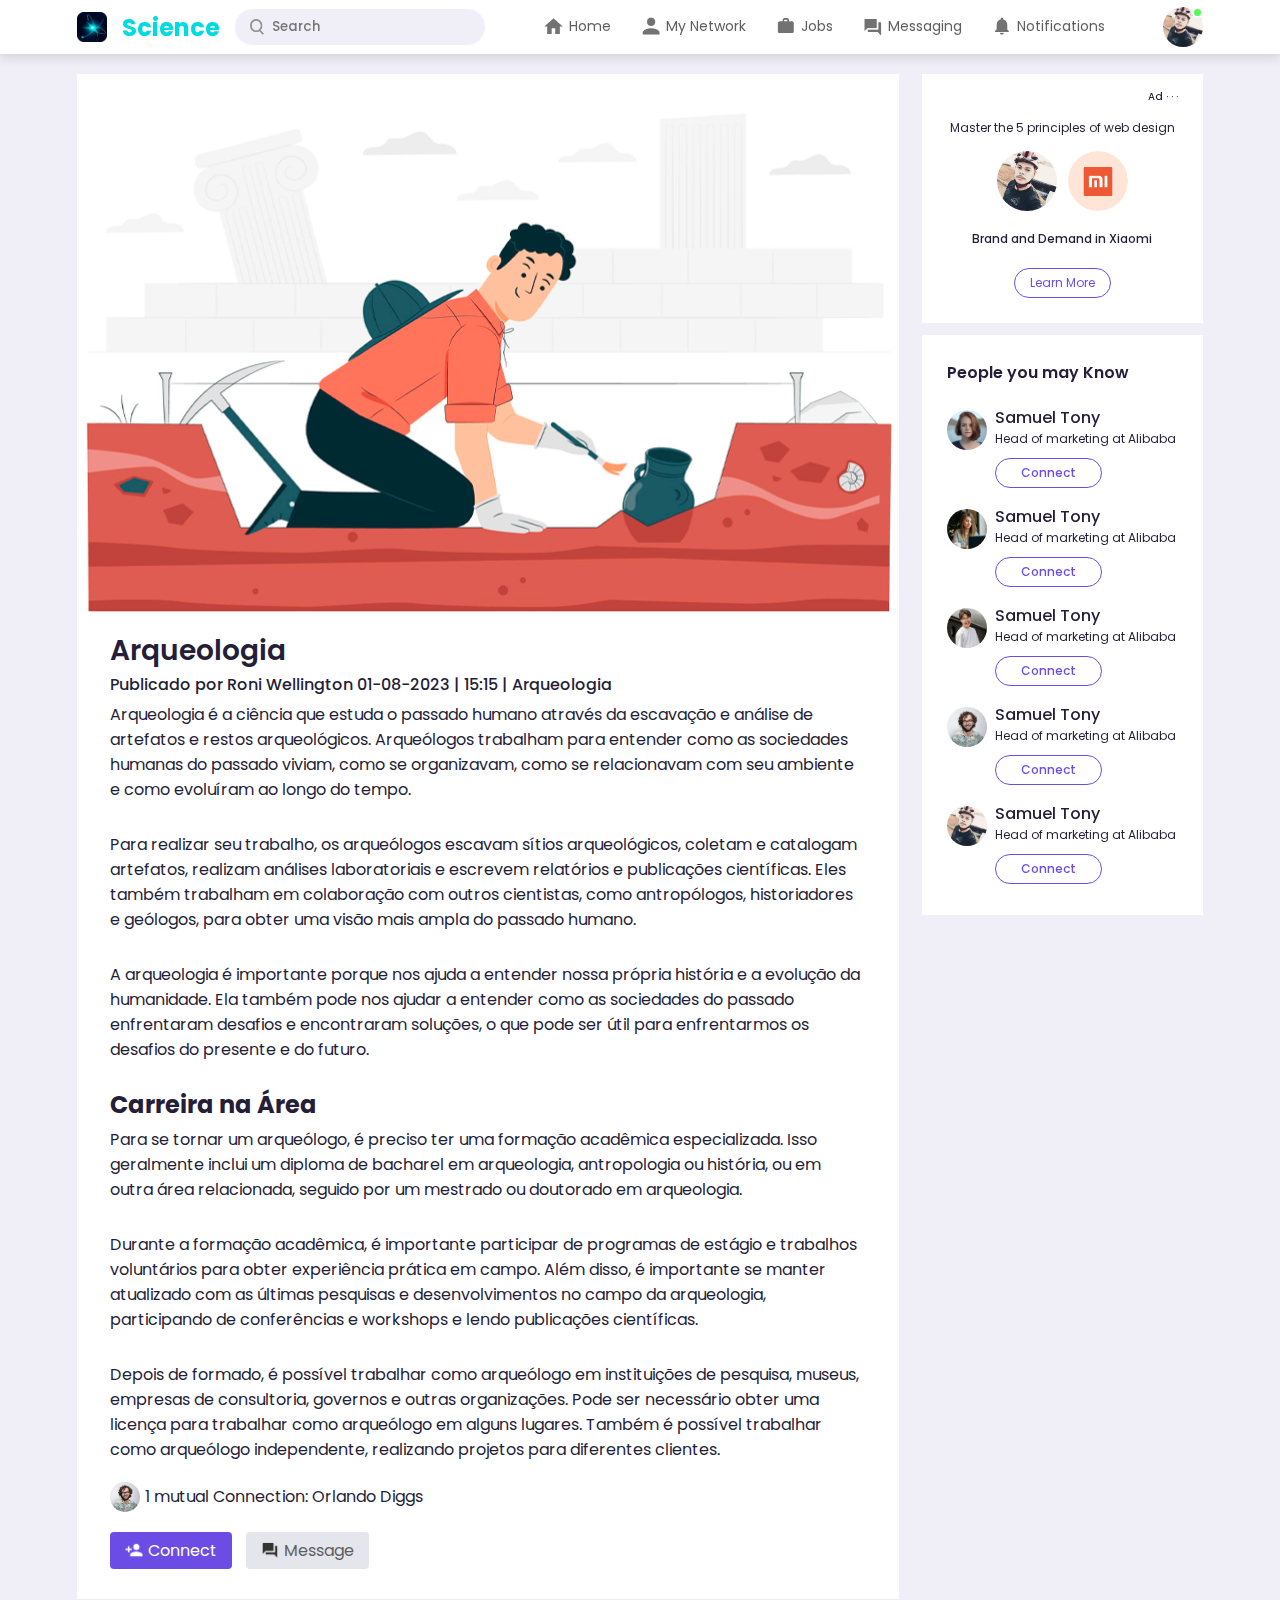
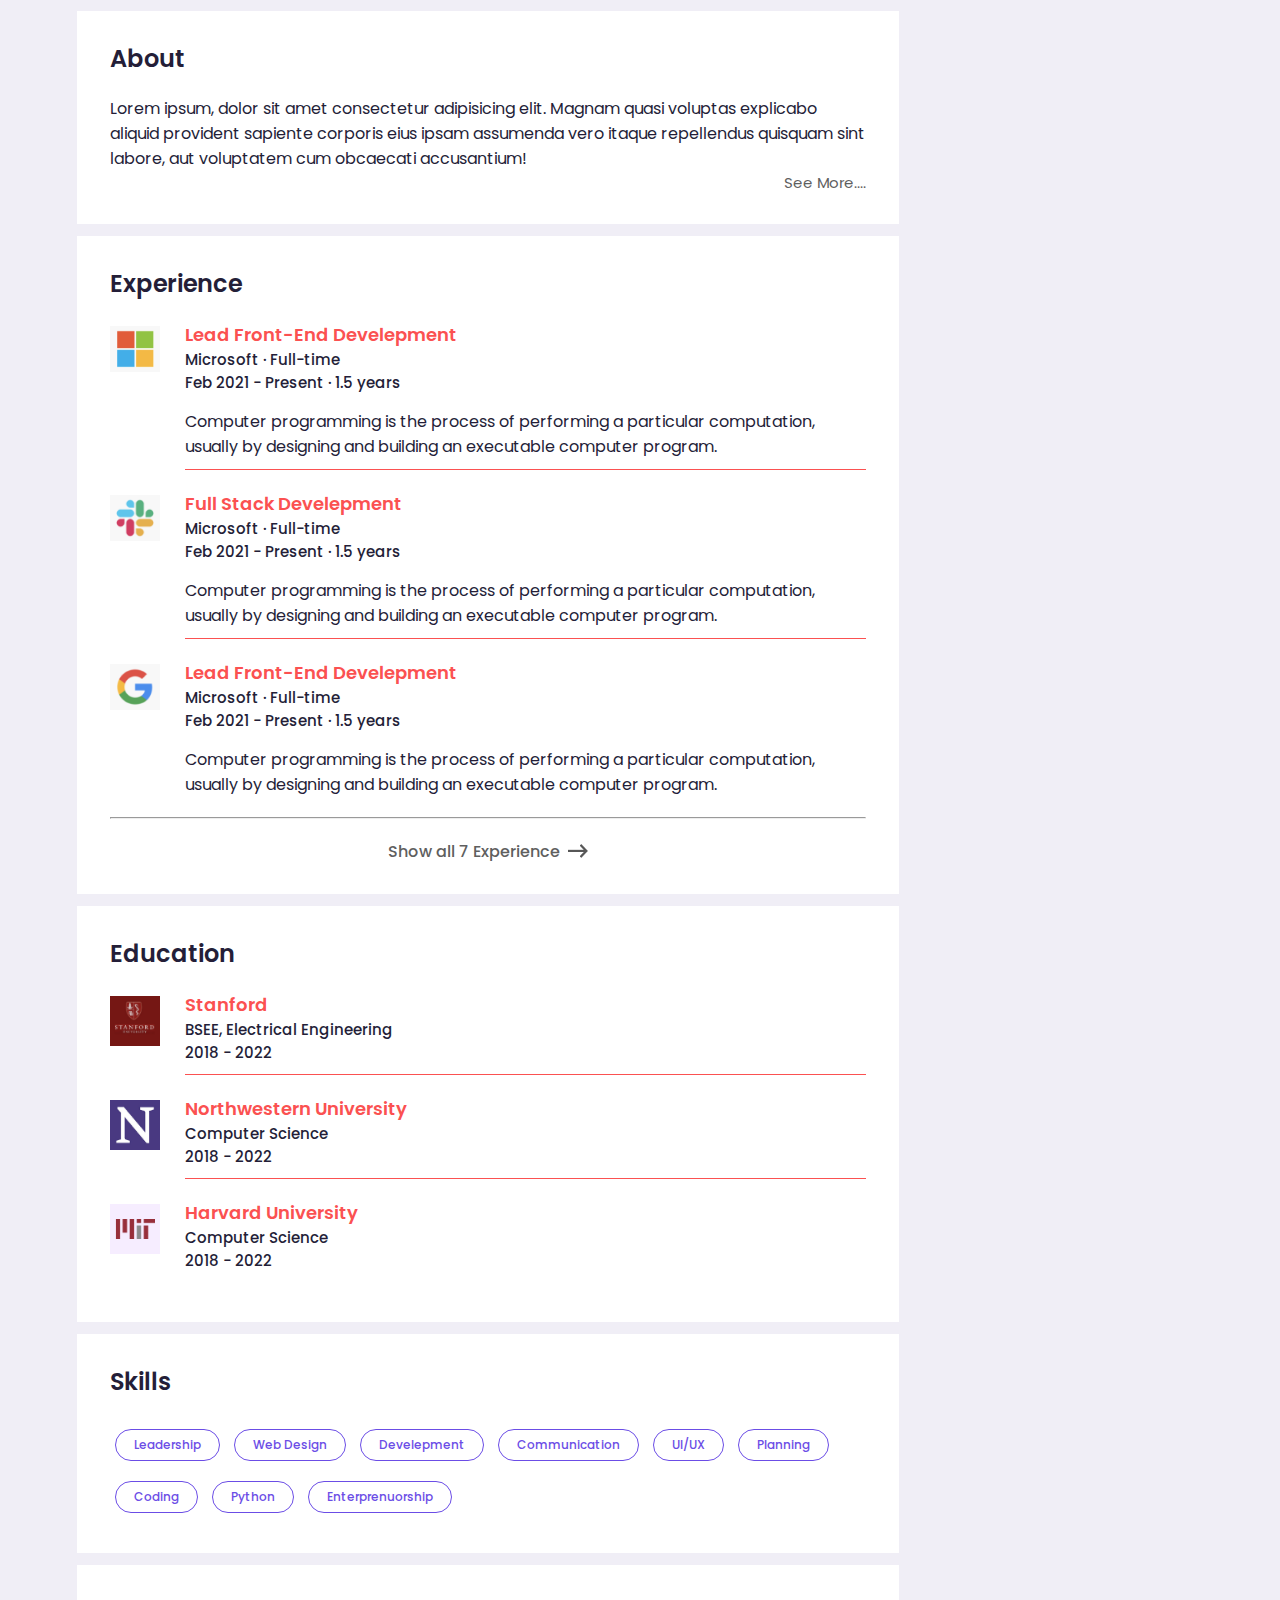
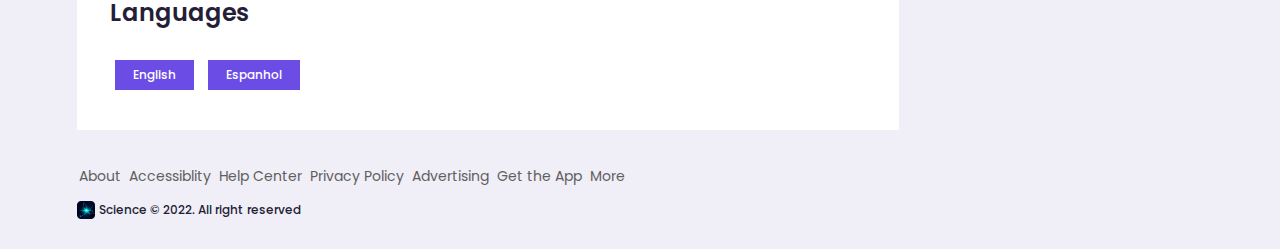
==== arquiologia/oQueArqueologia.html @ e8d3cf9c "testes de posts" ====
<!DOCTYPE html>
<html lang="pt-br">
<head>
    <meta charset="UTF-8">
    <meta http-equiv="X-UA-Compatible" content="IE=edge">
    <meta name="viewport" content="width=device-width, initial-scale=1.0">
    <title>Science</title>
    <link rel="shortcut icon" href="../images/social-logo.png" type="image/x-icon">
    <link rel="stylesheet" href="../style/style.css">
    <link rel="stylesheet" href="../style/right-sidebar.css">
    <link rel="stylesheet" href="../style/main.css">
    <link rel="stylesheet" href="../style/querys.css">
    <link rel="stylesheet" href="../style/profile.css">
</head>
<body>
    <nav class="navbar">
        <div class="navbar-left">
            <a href="../index.html" class="logo"><img src="../images/social-logo.png" alt=""></a>
            <h2>Science</h2>

            <div class="search-box">
                <img src="../images/search.png" alt="">
                <input type="text" placeholder="Search">
            </div>

        </div>

        <div class="navbar-center">
            <ul>
                <li><a href="../index.html"><img src="../images/home.png" alt=""><span>Home</span></a></li>
                <li><a href=""><img src="../images/network.png" alt=""><span>My Network</span></a></li>
                <li><a href=""><img src="../images/jobs.png" alt=""><span>Jobs</span></a></li>
                <li><a href=""><img src="../images/message.png" alt=""><span>Messaging</span></a></li>
                <li><a href=""><img src="../images/notification.png" alt=""><span>Notifications</span></a></li>
            </ul>
        </div>

        <div class="navbar-right">
            <div class="online">
                <img src="../images/user-1.png" alt="" class="nav-profile-img" onclick="toggleMenu()">
            </div>
        </div>
            <!-- ===============PROFILE-DROP-DOWN-MENU============== -->

            <div class="profile-menu-wrap" id="profileMenu">
                <div class="profile-menu">
                    <div class="user-info">
                        <img src="../images/user-1.png" alt="">
                        <div>
                            <h3>Rayn Walton</h3>
                            <a href="#">See your profile</a>
                        </div>
                    </div>
                    <hr>
                    <a href="#" class="profile-menu-link">
                        <img src="../images/feedback.png" alt="">
                        <p>Give feedback</p>
                        <span>></span>
                    </a>

                    <a href="#" class="profile-menu-link">
                        <img src="../images/setting.png" alt="">
                        <p>Settings & Privacy</p>
                        <span>></span>
                    </a>

                    <a href="#" class="profile-menu-link">
                        <img src="../images/help.png" alt="">
                        <p>Help & Support</p>
                        <span>></span>
                    </a>

                    <a href="#" class="profile-menu-link">
                        <img src="../images/display.png" alt="">
                        <p>display & Access</p>
                        <span>></span>
                    </a>

                    <a href="#" class="profile-menu-link">
                        <img src="../images/logout.png" alt="">
                        <p>logout</p>
                        <span>></span>
                    </a>

                </div>
            </div>

    </nav>

    <!-- ===============NAVBAR CLOSE=============== -->

    <div class="container">
        <div class="profile-main">

            <!-- ============conteudo-post============== -->
            <div class="profile-container">
                <img src="../images/post-image-1.png" alt="" width="100%">
                <div class="profile-container-inner">
                    <!-- <img src="../images/user-1.png" alt="" class="profile-pic"> -->
                    <h1>Arqueologia</h1>
                    <b>Publicado por Roni Wellington 01-08-2023 | 15:15 | Arqueologia</b>
                    <p>Arqueologia é a ciência que estuda o passado humano através da escavação e análise de artefatos e restos arqueológicos. Arqueólogos trabalham para entender como as sociedades humanas do passado viviam, como se organizavam, como se relacionavam com seu ambiente e como evoluíram ao longo do tempo.</p>
                    <br>
                    <p>Para realizar seu trabalho, os arqueólogos escavam sítios arqueológicos, coletam e catalogam artefatos, realizam análises laboratoriais e escrevem relatórios e publicações científicas. Eles também trabalham em colaboração com outros cientistas, como antropólogos, historiadores e geólogos, para obter uma visão mais ampla do passado humano.</p>
                    <br>
                    <p>A arqueologia é importante porque nos ajuda a entender nossa própria história e a evolução da humanidade. Ela também pode nos ajudar a entender como as sociedades do passado enfrentaram desafios e encontraram soluções, o que pode ser útil para enfrentarmos os desafios do presente e do futuro.</p>
                    <br>
                    <h2>Carreira na Área</h2>
                    <p>Para se tornar um arqueólogo, é preciso ter uma formação acadêmica especializada. Isso geralmente inclui um diploma de bacharel em arqueologia, antropologia ou história, ou em outra área relacionada, seguido por um mestrado ou doutorado em arqueologia.</p>
                    <br>
                    <p>Durante a formação acadêmica, é importante participar de programas de estágio e trabalhos voluntários para obter experiência prática em campo. Além disso, é importante se manter atualizado com as últimas pesquisas e desenvolvimentos no campo da arqueologia, participando de conferências e workshops e lendo publicações científicas.</p>
                    <br>
                    <p>Depois de formado, é possível trabalhar como arqueólogo em instituições de pesquisa, museus, empresas de consultoria, governos e outras organizações. Pode ser necessário obter uma licença para trabalhar como arqueólogo em alguns lugares. Também é possível trabalhar como arqueólogo independente, realizando projetos para diferentes clientes.</p>

                    <div class="mutual-connection">
                        <img src="../images/user-2.png" alt="">
                        <span>1 mutual Connection: Orlando Diggs</span>
                    </div>
                    <div class="profile-btn">
                        <a href="#" class="primary-btn"><img src="../images/connect.png" alt="">Connect</a>
                        <a href="#"><img src="../images/chat.png" alt="">Message</a>
                    </div>
                </div>
            </div>

            <div class="profile-description">
                <h2>About</h2>
                <p>Lorem ipsum, dolor sit amet consectetur adipisicing elit. Magnam quasi voluptas explicabo aliquid provident sapiente corporis eius ipsam assumenda vero itaque repellendus quisquam sint labore, aut voluptatem cum obcaecati accusantium!</p>
                <a href="#" class="see-more-link">See More....</a>
            </div>

            <div class="profile-description">
                <h2>Experience</h2>
                <div class="profile-desc-row">
                    <img src="../images/microsoft.png" alt="">
                    <div>
                        <h3>Lead Front-End Develepment</h3>
                        <b>Microsoft &middot; Full-time</b>
                        <b>Feb 2021 - Present &middot; 1.5 years</b>
                        <p>Computer programming is the process of performing a particular computation, usually by designing and building an executable computer program.</p>
                        <hr>

                    </div>
                </div>

                <div class="profile-desc-row">
                    <img src="../images/slack.png" alt="">
                    <div>
                        <h3>Full Stack Develepment</h3>
                        <b>Microsoft &middot; Full-time</b>
                        <b>Feb 2021 - Present &middot; 1.5 years</b>
                        <p>Computer programming is the process of performing a particular computation, usually by designing and building an executable computer program.</p>
                        <hr>
                        
                    </div>
                </div>

                <div class="profile-desc-row">
                    <img src="../images/google.png" alt="">
                    <div>
                        <h3>Lead Front-End Develepment</h3>
                        <b>Microsoft &middot; Full-time</b>
                        <b>Feb 2021 - Present &middot; 1.5 years</b>
                        <p>Computer programming is the process of performing a particular computation, usually by designing and building an executable computer program.</p>
                       
                        
                    </div>
                </div>
                <hr>
                <a href="#" class="experience-link">Show all 7 Experience <img src="../images/right-arrow.png" alt=""></a>
            </div>

            <div class="profile-description">
                <h2>Education</h2>
                <div class="profile-desc-row">
                    <img src="../images/stanford.png" alt="">
                    <div>
                        <h3>Stanford</h3>
                        <b>BSEE, Electrical Engineering</b>
                        <b>2018 - 2022</b>
                        <hr>
                    </div>
                </div>

                <div class="profile-desc-row">
                    <img src="../images/north.png" alt="">
                    <div>
                        <h3>Northwestern University</h3>
                        <b>Computer Science</b>
                        <b>2018 - 2022</b>
                        <hr>
                    </div>
                </div>

                <div class="profile-desc-row">
                    <img src="../images/mit.png" alt="">
                    <div>
                        <h3>Harvard University</h3>
                        <b>Computer Science</b>
                        <b>2018 - 2022</b>
                    </div>
                </div>
            </div>

            <div class="profile-description">
                <h2>Skills</h2>
                <a href="#Leadership" class="skills-btn">Leadership</a>
                <a href="#Leadership" class="skills-btn">Web Design</a>
                <a href="#Leadership" class="skills-btn">Develepment</a>
                <a href="#Leadership" class="skills-btn">Communication</a>
                <a href="#Leadership" class="skills-btn">UI/UX</a>
                <a href="#Leadership" class="skills-btn">Planning</a>
                <a href="#Leadership" class="skills-btn">Coding</a>
                <a href="#Leadership" class="skills-btn">Python</a>
                <a href="#Leadership" class="skills-btn">Enterprenuorship</a>
            </div>

            <div class="profile-description">
                <h2>Languages</h2>
                <a href="#Leadership" class="language-btn">English</a>
                <a href="#Leadership" class="language-btn">Espanhol</a>
            </div>

        </div>
        <!-- ================PROFILE-SIDEBAR=============== -->
        <div class="profile-sidebar">

            <div class="sidebar-ad">

                <small>Ad &middot; &middot; &middot;</small>
                <p>Master the 5 principles of web design</p>
                <div>
                    <img src="../images/user-1.png" alt="">
                    <img src="../images/mi-logo.png" alt="">
                </div>
                <b>Brand and Demand in Xiaomi</b>
                <a href="#" class="ad-link">Learn More</a>
            </div>

            <div class="sidebar-people">
                <h3>People you may Know</h3>
                <div class="sidebar-people-row">
                    <img src="../images/user-3.png" alt="">
                    <div>
                        <h2>Samuel Tony</h2>
                        <p>Head of marketing at Alibaba</p>
                        <a href="#">Connect</a>
                    </div>
                </div>
                <div class="sidebar-people-row">
                    <img src="../images/user-4.png" alt="">
                    <div>
                        <h2>Samuel Tony</h2>
                        <p>Head of marketing at Alibaba</p>
                        <a href="#">Connect</a>
                    </div>
                </div>

                <div class="sidebar-people-row">
                    <img src="../images/user-5.png" alt="">
                    <div>
                        <h2>Samuel Tony</h2>
                        <p>Head of marketing at Alibaba</p>
                        <a href="#">Connect</a>
                    </div>
                </div>

                <div class="sidebar-people-row">
                    <img src="../images/user-2.png" alt="">
                    <div>
                        <h2>Samuel Tony</h2>
                        <p>Head of marketing at Alibaba</p>
                        <a href="#">Connect</a>
                    </div>
                </div>

                <div class="sidebar-people-row">
                    <img src="../images/user-1.png" alt="">
                    <div>
                        <h2>Samuel Tony</h2>
                        <p>Head of marketing at Alibaba</p>
                        <a href="#">Connect</a>
                    </div>
                </div>
            </div>

        </div>
    </div>

    <div class="profile-footer">
        <div class="sidebar-useful-links">
            <a href="#">About</a>
            <a href="#">Accessiblity</a>
            <a href="#">Help Center</a>
            <a href="#">Privacy Policy</a>
            <a href="#">Advertising</a>
            <a href="#">Get the App</a>
            <a href="#">More</a>

            <div class="copyright-msg">
                <img src="../images/social-logo.png" alt="">
                <p>Science &#169; 2022. All right reserved</p>
            </div>
        </div>
    </div>


    <script src="../script.js"></script>

</body>
</html>
---- style/style.css ----
@import url('https://fonts.googleapis.com/css2?family=Poppins:wght@300;400;500;600;&display=swap');

:root {
    --color-white: hsl(252, 30%, 100%);
    --color-light: hsl(252, 30%, 95%);
    --color-gray: hsl(252, 15%, 65%);
    --color-primary: hsl(252, 75%, 60%);
    --color-secondary: hsl(252, 100%, 90%);
    --color-success: hsl(120, 95%, 65%);
    --color-danger: hsl(0, 95%, 65%);
    --color-dark: hsl(252, 30%, 17%);
    --color-black: hsl(252, 30%, 10%);


    --border-radius: 2rem;
    --card-border-radius: 1rem;
    --btn-padding: 0.6rem 2rem;
    --search-padding: 0.6rem 1rem;
    --card-padding: 1rem;

    --sticky-top-left: 5.4rem;
    --sticky-top-right: -18rem;

}



*{
    margin: 0;
    padding: 0;
    font-family: 'Poppins',sans-serif;
    box-sizing: border-box;
}

body {
    background: var(--color-light);
    color: var(--color-dark);
}

a {
    text-decoration: none;
    color: #5f5f5f;
}

.navbar{
    display: flex;
    align-items: center;
    justify-content: space-between;
    background: var(--color-white);
    padding: 6px 6%;
    position: sticky;
    top: 0;
    z-index: 100;
    box-shadow: 0 5px 10px rgba(0, 0, 0, 0.1);
}

.logo img {
    width: 30px;
    margin-right: 15px;
    display: block;
}

.navbar-center ul li {
    display: inline-block;
    list-style: none;
}

.navbar-center ul li a {
    display: flex;
    align-items: center;
    font-size: 14px;
    margin: 5px 8px;
    padding-right: 5px;
    position: relative;
}


.navbar-center ul li a img {
    width: 30px;
}

.navbar-center ul li a::after{
    content: '';
    width: 0;
    height: 2px;
    background: var(--color-primary);
    position: absolute;
    bottom: -15px;
    transition: width 0.3s;
}

.navbar-center ul li a:hover::after{
    width: 100%;
}

.nav-profile-img {
    width: 40px;
    border-radius: 50%;
    display: block;
    cursor: pointer;
    position: relative;
}

.online {
    position: relative;

}

.online::after {
    content: '';
    width: 7px;
    height: 7px;
    border: 2px solid var(--color-white);
    border-radius: 50%;
    right: 0;
    top: 0;
    background: var(--color-success);
    position: absolute;
}

.search-box{
    background: var(--color-light);
    width: 250px;
    border-radius: 20px;
    display: flex;
    align-items: center;
    padding: 0 15px;
}

.navbar-left{
    display: flex;
    align-items: center;
}

.navbar-left > h2{
    padding-right: 15px;
    color: #00dbe1;
    /* color: #001030; */
}

.search-box img {
    width: 14px;
}

.search-box input {
    width: 100%;
    background: transparent;
    padding: 8px;
    outline: none;
    border: 0;
}

/* ===========NAVBAR END============= */

.container {
    padding: 20px 6%;
    display: flex;
    flex-wrap: wrap;
    justify-content: space-between;
}

/* ===========LEFT-SIDEBAR============= */

.left-sidebar {
    flex-basis: 25%;
    align-self: flex-start;
    position: sticky;
    top: 73px;
}

.sidebar-profile-box {
    background: var(--color-white);
}

.sidebar-profile-info{
    padding: 0 25px;
}

.sidebar-profile-info img {
    width: 90px;
    border-radius: 50%;
    background: var(--color-white);
    padding: 4px;
    margin-top: -45px;

}

.sidebar-profile-info h1 {
    font-size: 20px;
    font-weight: 600;
    color: var(--color-dark);
}

.sidebar-profile-info h3 {
    font-size: 14px;
    font-weight: 500;
    color: var(--color-dark);
}

.sidebar-profile-info ul {
    list-style: none;
    margin: 20px 0;
}

.sidebar-profile-info ul li {
    width: 100%;
    margin: 5px 0;
    font-size: 13px;
}

.sidebar-profile-info ul li span {
    float: right;
    color: var(--color-primary);
}

.sidebar-profile-link {
    display: flex;
    align-items: center;
    border-top: 1px solid var(--color-secondary);
}

.sidebar-profile-link a {
    flex-basis: 50%;
    display: flex;
    align-items: center;
    justify-content: center;
    padding: 15px 0;
    font-size: 13px;
    border-left: 1px solid var(--color-gray);
}

.sidebar-profile-link a:first-child {
    border-left: 0;
}

.sidebar-profile-link a img {
    width: 20px;
    margin-right: 10px;
}

.sidebar-activity {
    background: var(--color-white);
    padding: 5px 25px;
    margin: 12px 0;
}

.sidebar-activity h3 {
    color: var(--color-primary);
    font-size: 14px;
    font-weight: 500;
    margin: 20px 0 10px;
}

.sidebar-activity a {
    display: flex;
    align-items: center;
    font-size: 12px;
    font-weight: 500;
    color: var(--color-primary);
    margin: 3px 0;
}

.sidebar-activity a img {
    width: 20px;
    margin-right: 10px;
}

.discover-more-link {
    border-top: 1px solid var(--color-gray);
    text-align: center;
    margin-top: 20px;
    margin-left: -25px;
    margin-right: -25px;
}

.discover-more-link  a {
    color: var(--color-primary);
    display: inline-block;
    margin: 10px 0;
}
---- style/right-sidebar.css ----
/* ===========RIGHT-SIDEBAR============= */

.right-sidebar {
    flex-basis: 25%;
    align-self: flex-start;
    position: sticky;
    top: 73px;
}

.sidebar-news {
    background: var(--color-white);
    padding: 10px 25px;
}

.info-icon {
    width: 15px;
    float: right;
    margin-top: 15px;
}

.sidebar-news h3 {
    font-size: 18px;
    font-weight: 600;
    color: var(--color-dark);
    margin: 10px 0 30px;
}

.sidebar-news a {
    display: block;
    font-size: 12px;
    font-weight: 600;
    margin-top: 10px;
    margin-bottom: -5px;
}

.sidebar-news span {
    font-size: 12px;
}

.sidebar-news .read-more-link {
    color: var(--color-primary);
    font-weight: 500;
    margin: 20px 0 10px;
}

.sidebar-ad {
    background: var(--color-white);
    padding: 15px 25px;
    text-align: center;
    margin: 12px 0;
    font-size: 12px;
}

.sidebar-ad img {
    width: 60px;
    border-radius: 50%;
    margin: 4px;
}

.sidebar-ad small {
    float: right;
    font-weight: 500;
}

.sidebar-ad p {
    margin-top: 30px;
    margin-bottom: 10px;
}
.sidebar-ad b {
    display: block;
    font-weight: 500;
    margin-top: 10px;
}

.ad-link {
    display: inline-block;
    border: 1px solid var(--color-primary);
    border-radius: 30px;
    padding: 5px 15px;
    color: var(--color-primary);
    margin: 20px auto 10px;
}
.sidebar-useful-links {
    padding: 15px 25px;
    text-align: center;
}

.sidebar-useful-links a {
    display: inline-block;
    font-size: 14px;
    margin: 4px 2px;
}

.copyright-msg {
    display: flex;
    align-items: center;
    justify-content: center;
    font-size: 12px;
    margin-top: 10px;
    font-weight: 500;
}

.copyright-msg img {
    width: 18px;
    margin-right: 4px;
}
---- style/main.css ----
/* ===========MAIN-CONTENT============= */

.main-content {
    flex-basis: 47%;
}
.create-post {
    background: var(--color-white);
}

.create-post-input {
    padding: 20px 25px 10px;
    display: flex;
    align-items: flex-start;
}

.create-post-input img {
    width: 35px;
    border-radius: 50%;
    margin-right: 10px;
}

.create-post-input textarea {
    width: 100%;
    border: 0;
    outline: 0;
    resize: none;
    background: transparent;
    margin-top: 8px;
}

::placeholder {
    font-weight: 500;
}

.create-post-links {
    display: flex;
    align-items: flex-start;
}

.create-post-links li {
    list-style: none;
    border-top: 1px solid var(--color-primary);
    border-right: 1px solid var(--color-primary);
    flex-basis: 25%;
    height: 40px;
    font-size: 13px;
    display: flex;
    align-items: center;
    justify-content: center;
    cursor: pointer;
}

.create-post-links li img{
    width: 15px;
    margin-right: 5px;
}

.create-post-links li:last-child{
    background: var(--color-primary);
    color: var(--color-white);
    border-top: 0;
    border-right: 0;
}

.sort-by {
    display: flex;
    align-items: center;
    margin: 10px 0;
}

.sort-by hr {
    flex: 1;
    border: 0;
    height: 1px;
    background: var(--color-primary);
}

.sort-by p {
    font-size: 13px;
    padding-left: 5px;
}

.sort-by p span {
    font-weight: 600;
    cursor: pointer;
    color: var(--color-primary);
}

.sort-by p span img {
    width: 12px;
    margin-left: 3px;  
}

.post {
    background: var(--color-white);
    padding: 20px 25px 5px;
    margin: 5px 0 15px;
}

.post-author {
    display: flex;
    align-items: flex-start;
    margin-bottom: 20px;
}

.post-author img {
    width: 35px;
    border-radius: 50%;
    margin-right: 10px;
    margin-top: 5px;
}

.post-author h1 {
    font-size: 18px;
    font-weight: 600;
    color: var(--color-black);
}

.post-author small {
    display: block;
    margin-bottom: -2px;
}

.post p {
    font-size: 14px;
    margin-bottom: 15px;
}

.post-stats{
    display: flex;
    flex-wrap: wrap;
    align-items: center;
    justify-content: space-between;
    font-size: 12px;
    border-bottom: 1px solid var(--color-gray);
    padding-bottom: 6px;
}

.post-stats div {
    display: flex;
    align-items: center;
}

.post-stats img {
    width: 15px;
    margin-right: -5px;
}

.liked-users {
    margin-left: 10px;
}

.post-activity {
    display: flex;
    align-items: center;
    justify-content: space-between;
    padding: 10px 0;
    font-size: 14px;
    font-weight: 500;
}

.post-activity div {
    display: flex;
    align-items: center;
}

.post-activity-user-icon {
    width: 22px;
    border-radius: 50%;
}

.post-activity-arrow-icon {
    width: 12px;
    margin-left: 5px;
}

.post-activity-link img {
    width: 18px;
    margin-right: 8px;
}

.ver-post{
    font-weight: 500;
    color: var(--color-primary);
}
---- style/querys.css ----
/* ================profile-drop-down-menu================== */
  .profile-menu-wrap {
    position: absolute;
    top: 100%;
    right: 5%;
    width: 320px;
    max-height: 0;
    overflow: hidden;
    transition: max-height 0.5s;
  }

  .profile-menu-wrap.open-menu {
    max-height: 400px;
  }

  .profile-menu {
    background: var(--color-dark);
    color: var(--color-white);
    padding: 20px;
    margin: 10px;
  }

  .user-info {
    display: flex;
    align-items: center;
  }

  .user-info img {
    width: 50px;
    border-radius: 50%;
    margin-right: 15px;
  }

  .user-info h3 {
    font-weight: 500;
    margin-bottom: -7px;
  }

  .user-info a {
    color: var(--color-light);
    font-size: 13px;
  }

  .profile-menu hr {
    border: 0;
    height: 1px;
    width: 100%;
    background: var(--color-white);
    margin: 15px 0 10px;
  }

  .profile-menu-link {
    display: flex;
    align-items: center;
    color: var(--color-white);
    margin: 12px 0;
    font-size: 14px;
  }

  .profile-menu-link p {
    width: 100%;
  }

  .profile-menu-link img {
    width: 35px;
    border-radius: 50%;
    margin-right: 15px;
  }

  #showMoreLink {
    display: none;
  }

  /*===================media query=================*/

  @media screen and (max-width: 600px) {
    .search-box {
      background: transparent;
      width: auto;
      padding: 0;
    }

    .search-box  input {
      width: 0;
      padding: 0;
    }

    .navbar-center ul li a span {
      display: none;
    }

    .navbar-center ul li a {
      padding-right: 0;
      margin: 5px;
    }

    .nav-profile-img {
      width: 30px;
    }

    .navbar-left h2 {
      display: none;
    }

    .container {
      padding: 15px 3%;
    }

    .left-sidebar, .right-sidebar {
      flex-basis: 100%;
      position: relative;
      top: unset;
    }

    .main-content {
      flex-basis: 100%;
    }

    .post-stats div {
      margin: 2px 0;
    }

    .post-activity-link span {
      display: none;
    }

    .post-activity-link img {
      margin-right: 0;
    }

    #showMoreLink {
      display: block;
      width: fit-content;
      margin: 10px auto;
      font-size: 14px;
      cursor:  pointer;
    }

    .sidebar-activity {
      display: none;
    }

    .sidebar-activity.open-activity {
      display: block; 
    }

  }
---- style/profile.css ----
/* ==============PROFILE-PAGE================ */

.profile-main {
    flex-basis: 73%;
}

.profile-sidebar {
    flex-basis: 25%;
    align-self: flex-start;
    position: sticky;
    top: 73px;
}

.profile-container {
    background: var(--color-white);
}

.profile-container-inner {
    padding: 0 4% 10px;
}

.profile-pic {
    width: 150px;
    border-radius: 50%;
    margin-top: -75px;
    padding: 5px;
    background: var(--color-white);
}

.profile-container h1 {
    font-size: 28px;
    font-weight: 600;
    color: var(--color-dark);
}

.profile-container b {
    font-weight: 500;
}

.profile-container p {
    margin-top: 5px;
}

.profile-container p a {
    color: var(--color-primary);
    font-weight: 500;
}

.mutual-connection {
    display: flex;
    align-items: center;
    margin: 20px 0;
}

.mutual-connection img {
    width: 30px;
    border-radius: 50%;
    margin-right: 5px;
}

.profile-btn {
    margin: 20px 0;
}

.profile-btn a {
    display: inline-flex;
    align-items: center;
    background: #e4e6eb;
    padding: 6px 15px;
    border-radius: 4px;
    margin-right: 10px;
}

.profile-btn img {
    width: 18px;
    margin-right: 5px;
}

.profile-btn .primary-btn {
    background: var(--color-primary);
    color: var(--color-white);
}

.profile-description {
    background: var(--color-white);
    padding: 20px 4% 30px;
    margin: 12px 0;

}

.profile-description h2 {
    color: var(--color-dark);
    margin: 10px 0 20px;
    font-weight: 600;
}

.see-more-link {
    display: block;
    text-align: right;
    font-size: 15px;
}

.profile-desc-row {
    display: flex;
    align-items: flex-start;
    margin: 20px 0;
}

.profile-desc-row img {
    width: 50px;
    margin-right: 25px;
    margin-top: 5px;
}

.profile-desc-row div {
    width: 100%;
}

.profile-desc-row h3 {
    font-size: 18px;
    font-weight: 600;
    color: var(--color-danger);
}

.profile-desc-row b {
    display: block;
    font-size: 15px;
    font-weight: 500;
}

.profile-desc-row p {
    margin-top: 15px;
}

.profile-desc-row  hr {
    border: 0;
    border-bottom: 1px solid var(--color-danger);
    margin-top: 10px;
}

.experience-link {
    display: flex;
    align-items: center;
    justify-content: center;
    padding-top: 20px;
    font-weight: 500;
}

.experience-link img {
    width: 20px;
    margin-left: 8px;
}

.skills-btn {
    display: inline-block;
    margin: 10px 5px;
    padding: 6px 18px;
    border: 1px solid var(--color-primary);
    border-radius: 30px;
    font-size: 12px;
    font-weight: 500;
    color: var(--color-primary);
}

.language-btn {
    display: inline-block;
    margin: 10px 5px;
    padding: 6px 18px;
    background: var(--color-primary);
    font-size: 12px;
    font-weight: 500;
    color: var(--color-white);
}

/* ===============PROFILE-RIGHT-SIDEBAR================= */
.profile-sidebar .sidebar-ad {
    margin: 0;
}

.sidebar-people {
    background: var(--color-white);
    padding: 15px 25px;
    margin: 12px 0;
    font-size: 12px;
}

.sidebar-people h3 {
    font-size: 16px;
    font-weight: 600;
    margin: 10px 0 20px;
}

.sidebar-people-row {
    display: flex;
    align-items: flex-start;
    margin: 6px 0;
}

.sidebar-people-row img {
    width: 40px;
    border-radius: 50%;
    margin-right: 8px;
    margin-top: 5px;
}

.sidebar-people-row h2 {
    font-weight: 500;
    font-size: 16px;
}

.sidebar-people-row a {
    display: inline-block;
    margin: 10px 0;
    padding: 5px 25px;
    border: 1px solid var(--color-primary);
    border-radius: 30px;
    font-weight: 500;
    color: var(--color-primary);
}

.profile-footer {
    padding: 0 6% 30px;
}

.profile-footer .sidebar-useful-links {
    text-align: left;
    padding: 0;
}

.profile-footer .copyright-msg {
    justify-content: flex-start;
}

@media screen and (max-width: 600px){
    .profile-main, .profile-sidebar {
        flex-basis: 100%;
    }

    .profile-container {
        font-size: 14px;
    }

    .profile-pic {
        width: 100px;
        margin-top: -50px;
    }

    .profile-description {
        font-size: 14px;
    }
}
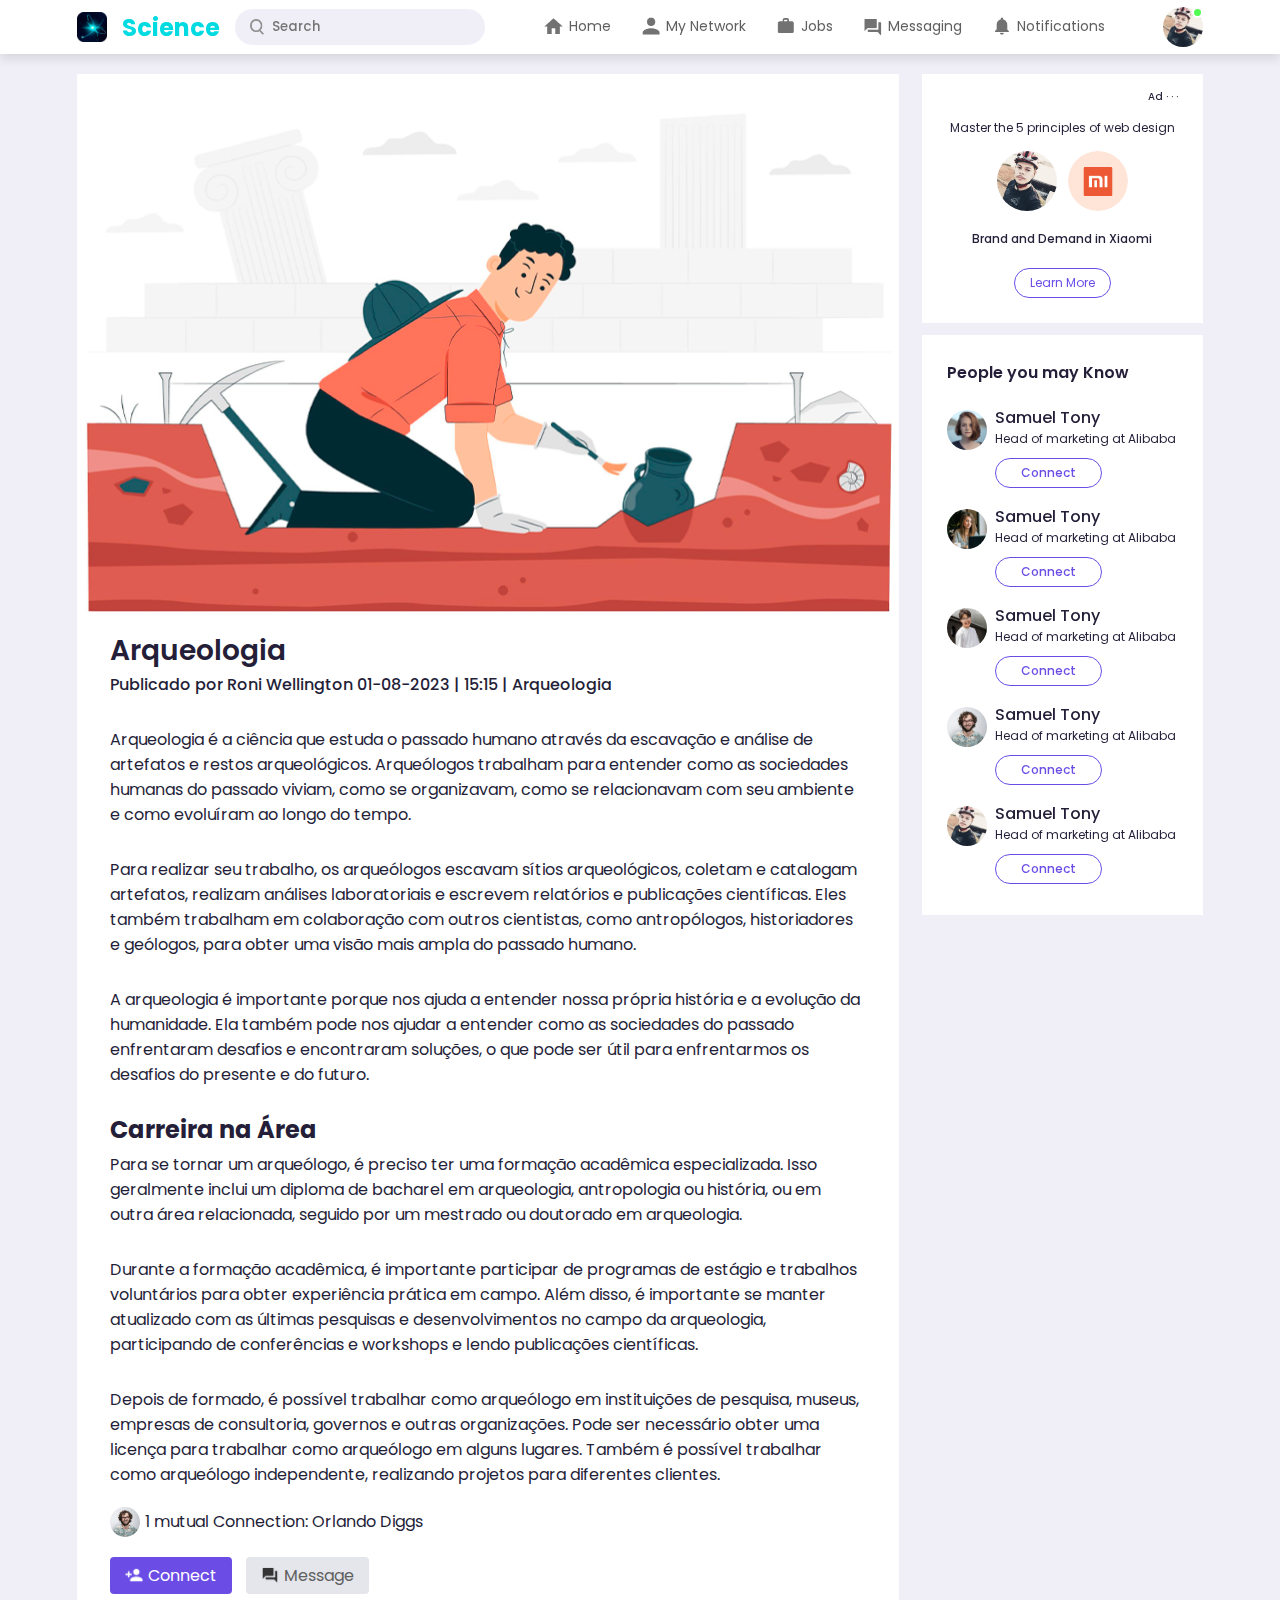
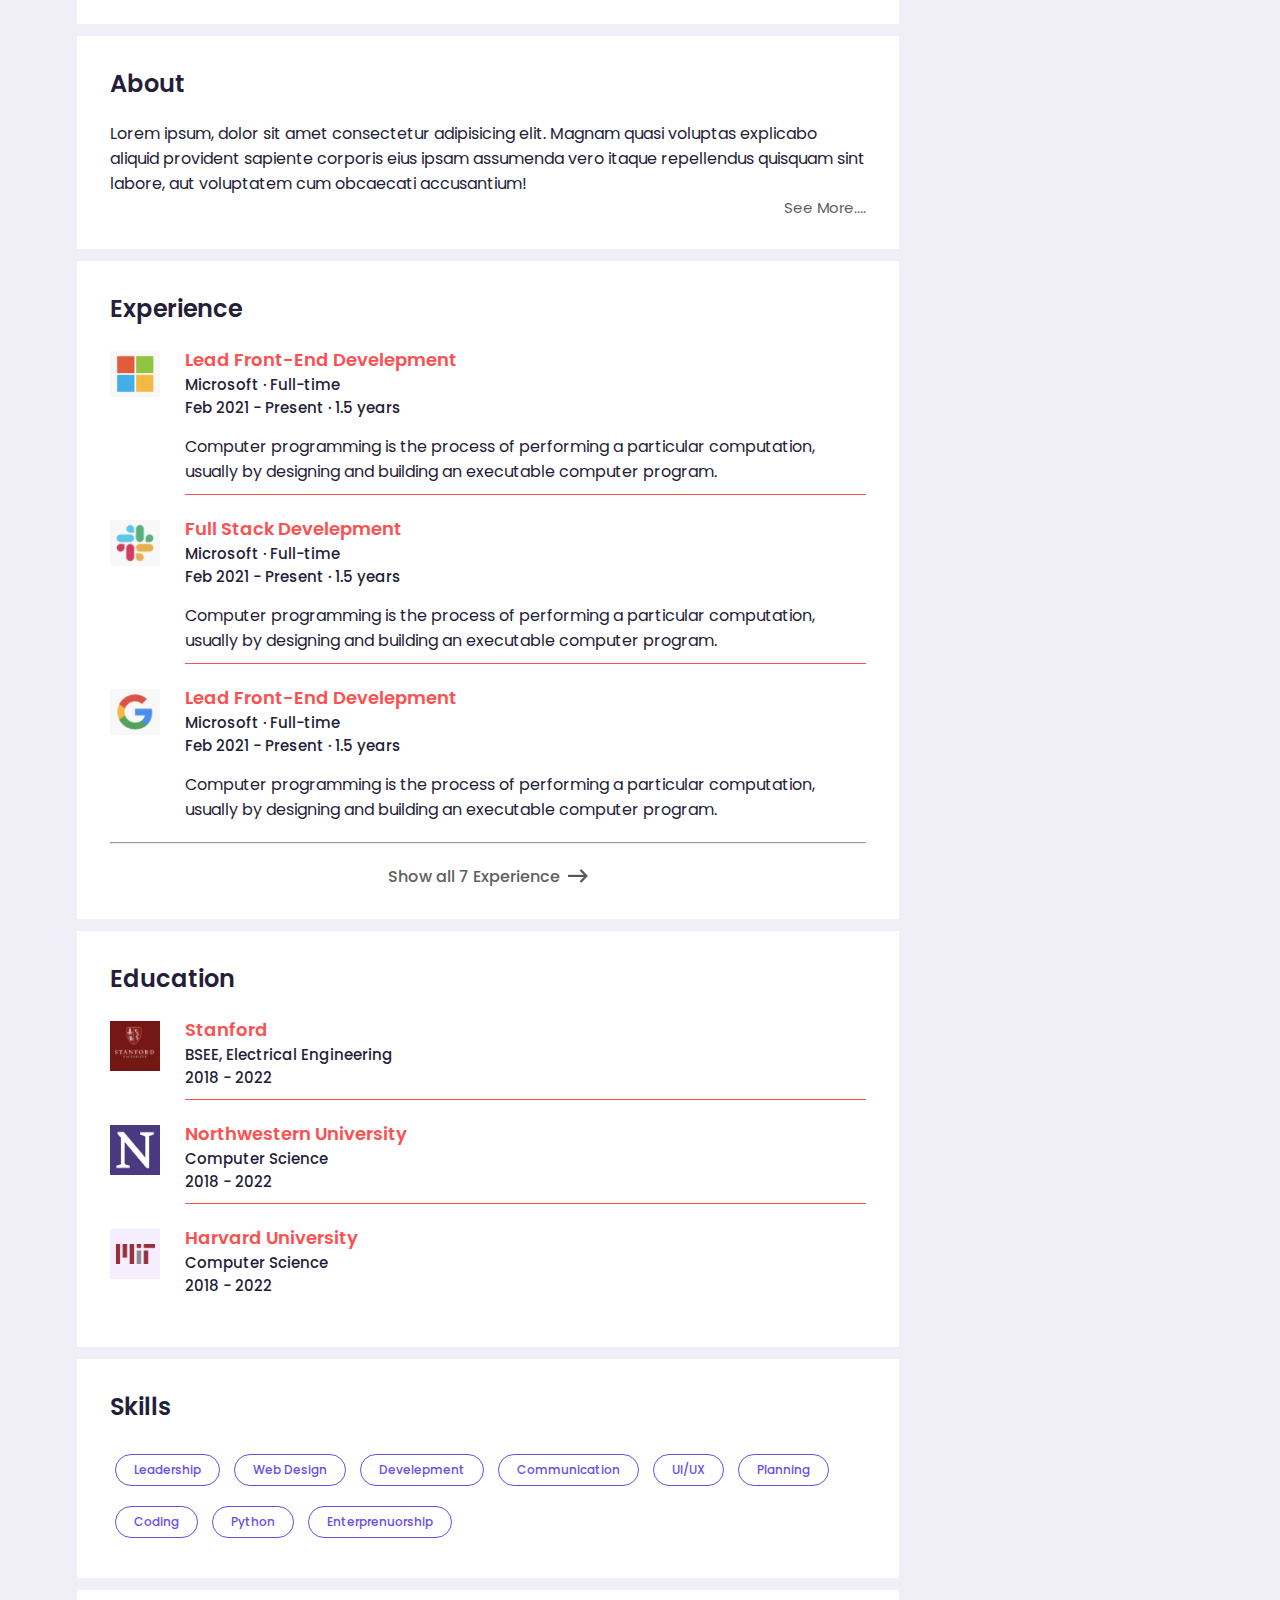
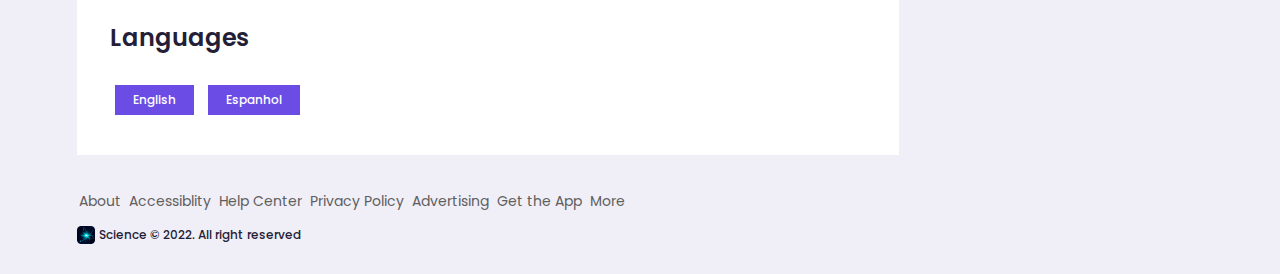
==== commit d0cdb2ba: "teste fonte" ====
--- a/arquiologia/oQueArqueologia.html
+++ b/arquiologia/oQueArqueologia.html
@@ -98,7 +98,7 @@
                 <div class="profile-container-inner">
                     <!-- <img src="../images/user-1.png" alt="" class="profile-pic"> -->
                     <h1>Arqueologia</h1>
-                    <b>Publicado por Roni Wellington 01-08-2023 | 15:15 | Arqueologia</b>
+                    <b>Publicado por Roni Wellington 01-08-2023 | 15:15 | Arqueologia</b><br><br>
                     <p>Arqueologia é a ciência que estuda o passado humano através da escavação e análise de artefatos e restos arqueológicos. Arqueólogos trabalham para entender como as sociedades humanas do passado viviam, como se organizavam, como se relacionavam com seu ambiente e como evoluíram ao longo do tempo.</p>
                     <br>
                     <p>Para realizar seu trabalho, os arqueólogos escavam sítios arqueológicos, coletam e catalogam artefatos, realizam análises laboratoriais e escrevem relatórios e publicações científicas. Eles também trabalham em colaboração com outros cientistas, como antropólogos, historiadores e geólogos, para obter uma visão mais ampla do passado humano.</p>
--- a/style/profile.css
+++ b/style/profile.css
@@ -248,4 +248,8 @@
     .profile-description {
         font-size: 14px;
     }
+
+    .profile-container-inner p {
+        font-size: 18px;
+    }
 }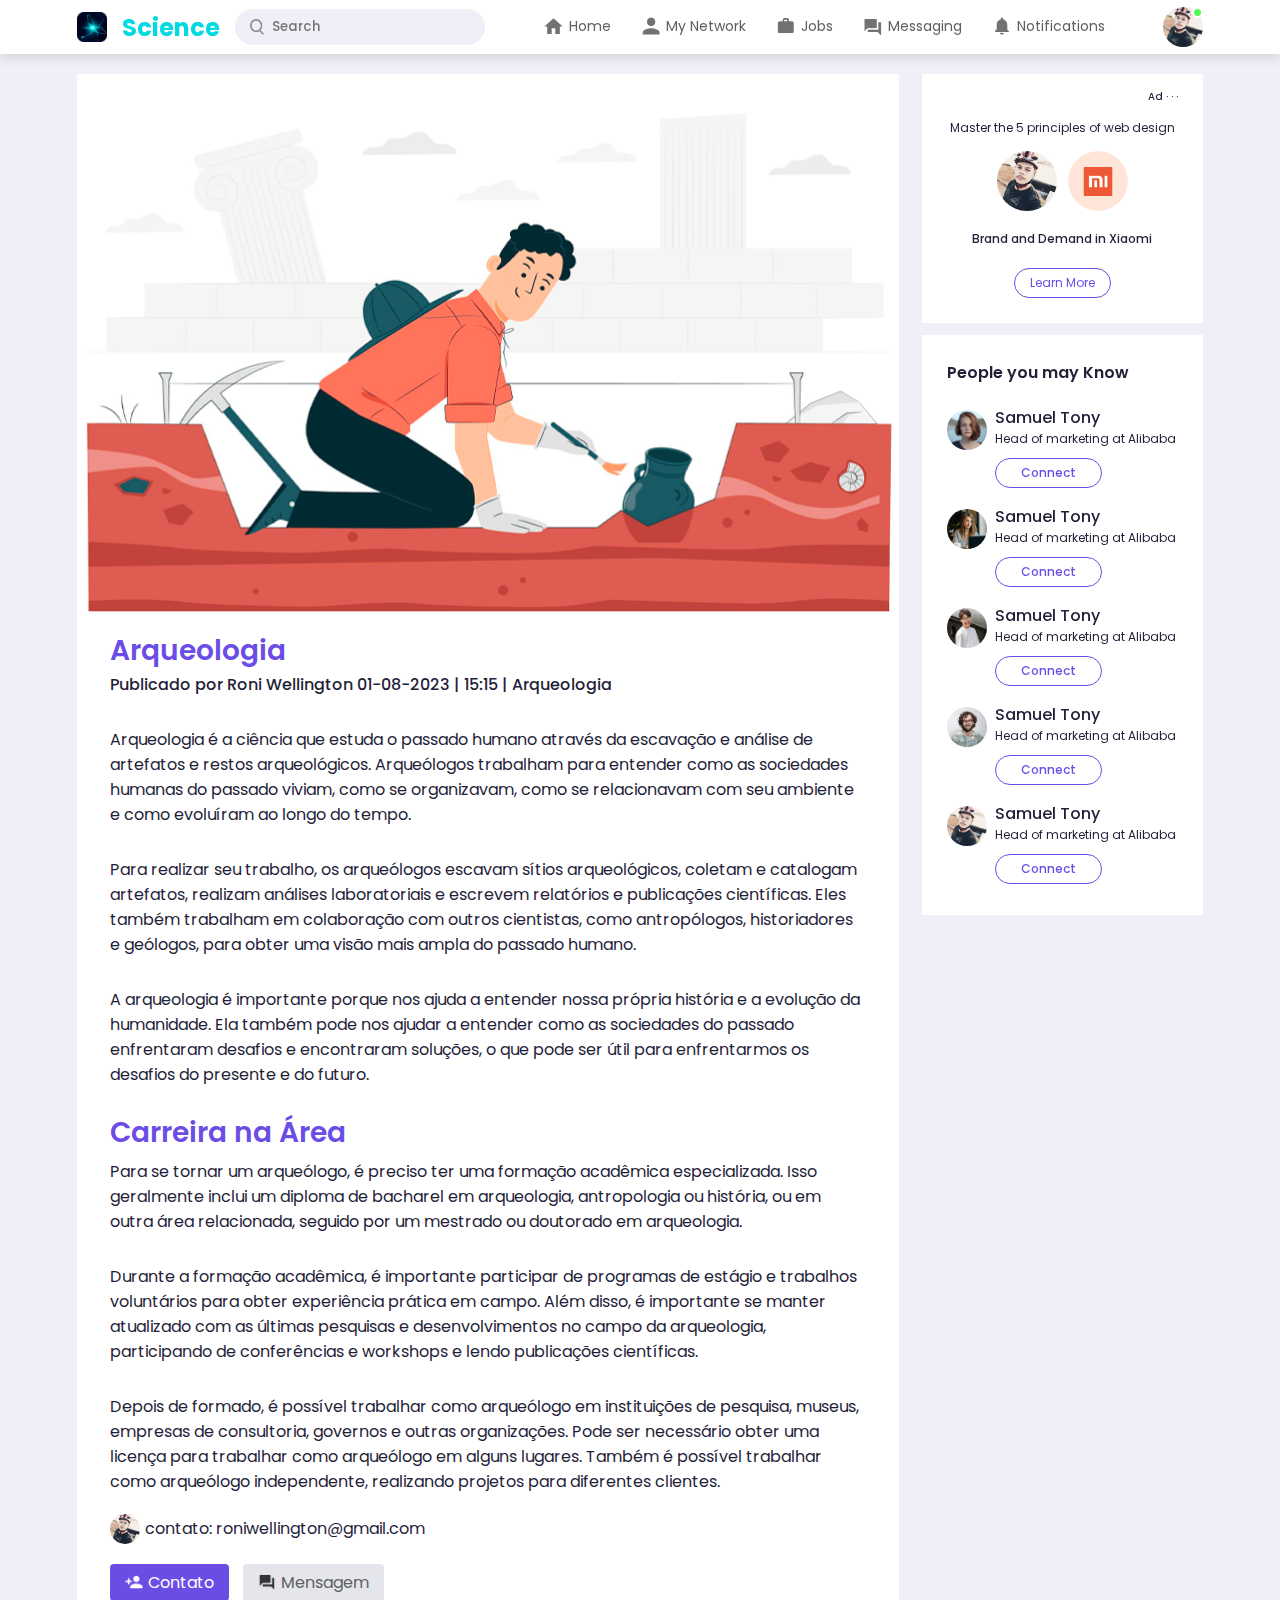
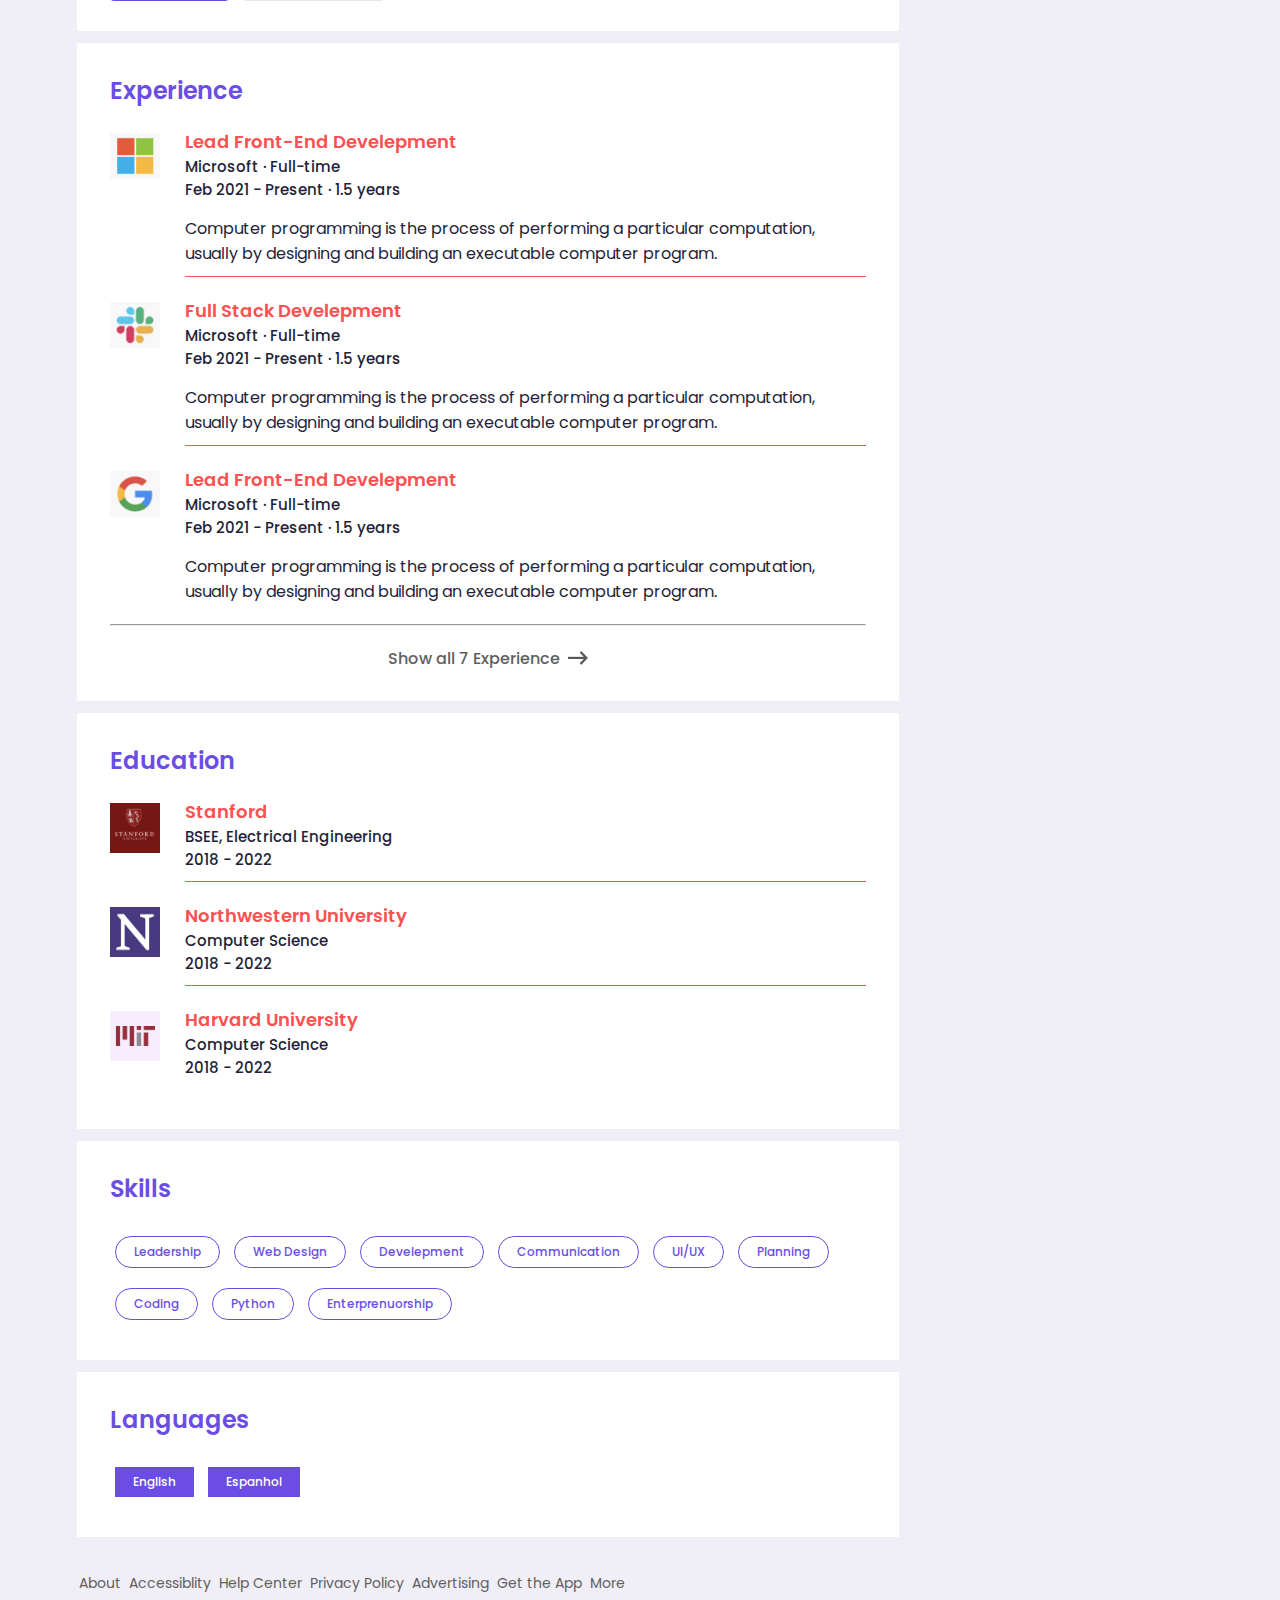
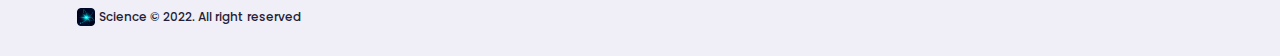
==== commit 12d29402: "em teste" ====
--- a/arquiologia/oQueArqueologia.html
+++ b/arquiologia/oQueArqueologia.html
@@ -97,7 +97,7 @@
                 <img src="../images/post-image-1.png" alt="" width="100%">
                 <div class="profile-container-inner">
                     <!-- <img src="../images/user-1.png" alt="" class="profile-pic"> -->
-                    <h1>Arqueologia</h1>
+                    <h2>Arqueologia</h2>
                     <b>Publicado por Roni Wellington 01-08-2023 | 15:15 | Arqueologia</b><br><br>
                     <p>Arqueologia é a ciência que estuda o passado humano através da escavação e análise de artefatos e restos arqueológicos. Arqueólogos trabalham para entender como as sociedades humanas do passado viviam, como se organizavam, como se relacionavam com seu ambiente e como evoluíram ao longo do tempo.</p>
                     <br>
@@ -113,21 +113,21 @@
                     <p>Depois de formado, é possível trabalhar como arqueólogo em instituições de pesquisa, museus, empresas de consultoria, governos e outras organizações. Pode ser necessário obter uma licença para trabalhar como arqueólogo em alguns lugares. Também é possível trabalhar como arqueólogo independente, realizando projetos para diferentes clientes.</p>
 
                     <div class="mutual-connection">
-                        <img src="../images/user-2.png" alt="">
-                        <span>1 mutual Connection: Orlando Diggs</span>
+                        <img src="../images/user-1.png" alt="">
+                        <span>contato: roniwellington@gmail.com</span>
                     </div>
                     <div class="profile-btn">
-                        <a href="#" class="primary-btn"><img src="../images/connect.png" alt="">Connect</a>
-                        <a href="#"><img src="../images/chat.png" alt="">Message</a>
-                    </div>
-                </div>
-            </div>
-
-            <div class="profile-description">
+                        <a href="#" class="primary-btn"><img src="../images/connect.png" alt="">Contato</a>
+                        <a href="#"><img src="../images/chat.png" alt="">Mensagem</a>
+                    </div>
+                </div>
+            </div>
+
+            <!-- <div class="profile-description">
                 <h2>About</h2>
                 <p>Lorem ipsum, dolor sit amet consectetur adipisicing elit. Magnam quasi voluptas explicabo aliquid provident sapiente corporis eius ipsam assumenda vero itaque repellendus quisquam sint labore, aut voluptatem cum obcaecati accusantium!</p>
                 <a href="#" class="see-more-link">See More....</a>
-            </div>
+            </div> -->
 
             <div class="profile-description">
                 <h2>Experience</h2>
--- a/style/profile.css
+++ b/style/profile.css
@@ -27,10 +27,10 @@
     background: var(--color-white);
 }
 
-.profile-container h1 {
+.profile-container h2 {
     font-size: 28px;
     font-weight: 600;
-    color: var(--color-dark);
+    color: var(--color-primary);
 }
 
 .profile-container b {
@@ -89,7 +89,7 @@
 }
 
 .profile-description h2 {
-    color: var(--color-dark);
+    color: var(--color-primary);
     margin: 10px 0 20px;
     font-weight: 600;
 }
@@ -231,6 +231,7 @@
     justify-content: flex-start;
 }
 
+
 @media screen and (max-width: 600px){
     .profile-main, .profile-sidebar {
         flex-basis: 100%;
@@ -249,7 +250,12 @@
         font-size: 14px;
     }
 
+    .profile-container-inner h2 {
+        color: var(--color-primary);
+    }
+
     .profile-container-inner p {
         font-size: 18px;
+        color: rgb(110, 110, 110);
     }
 }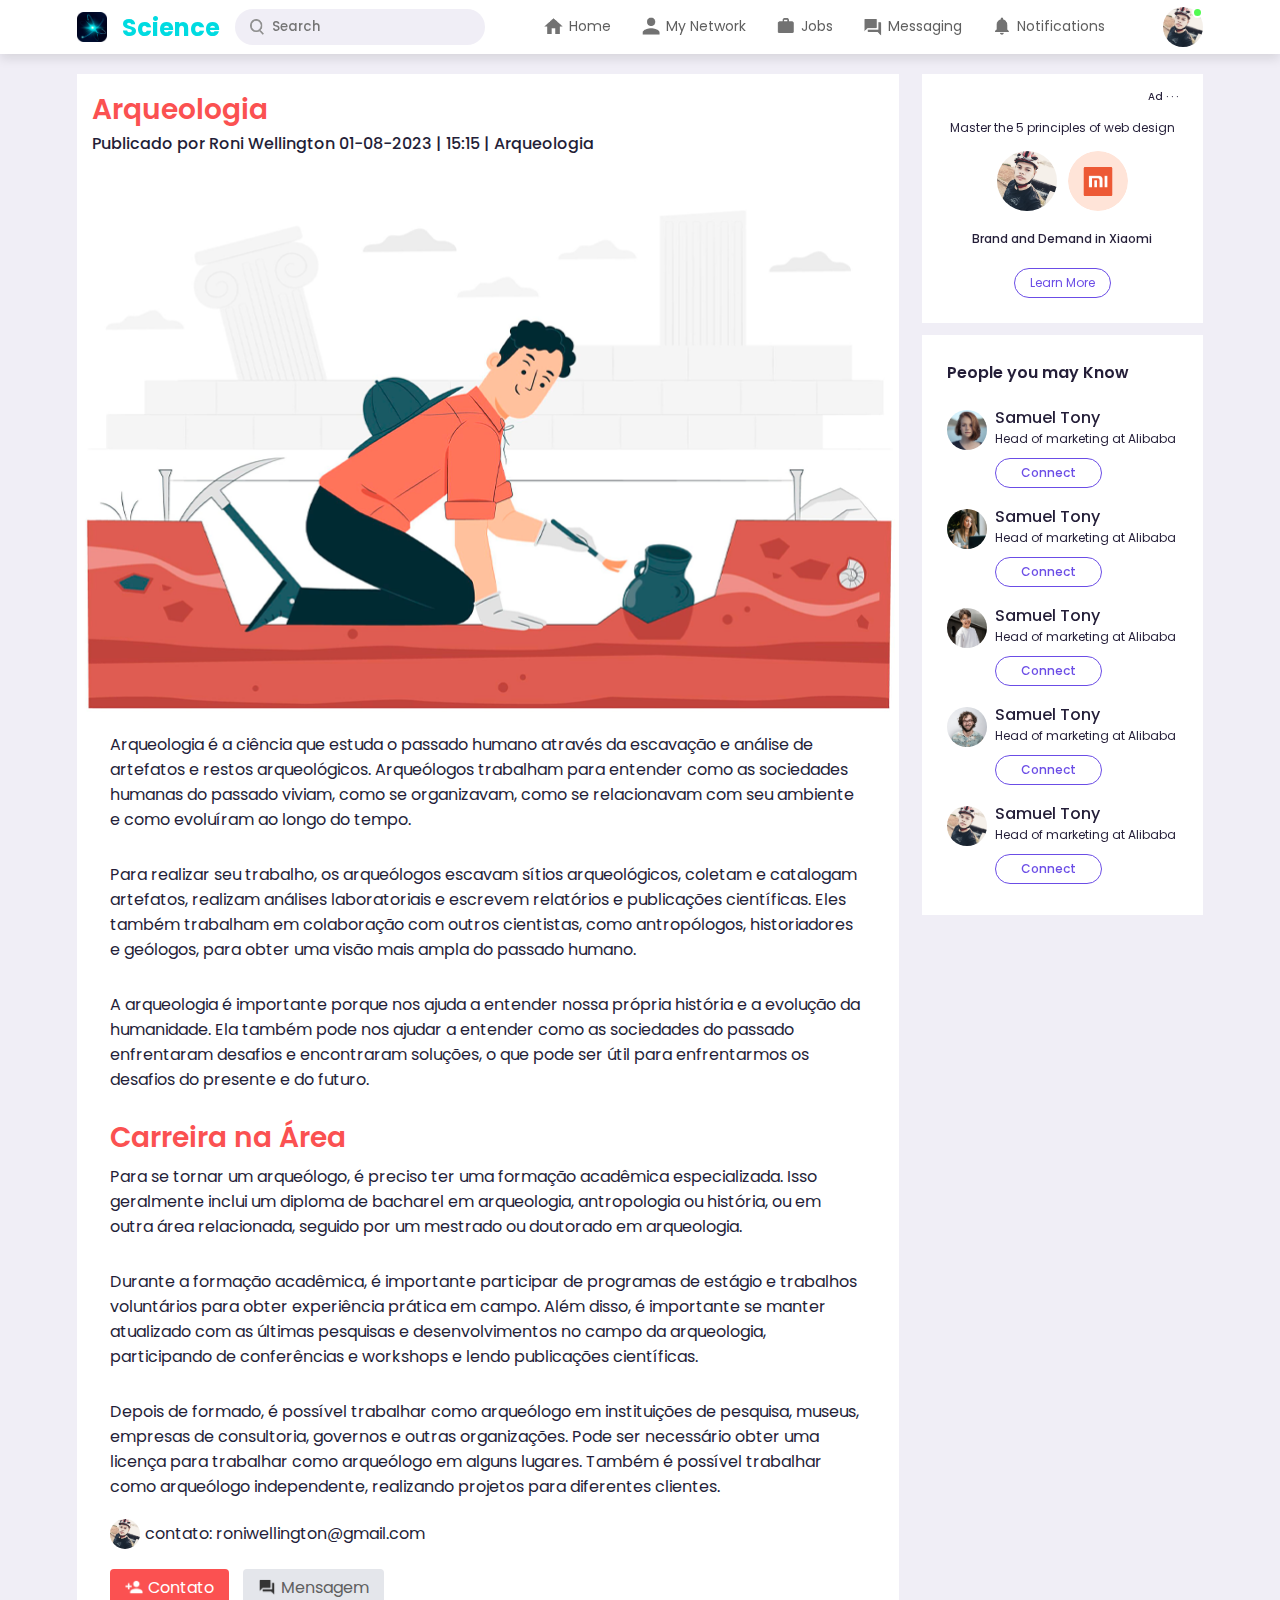
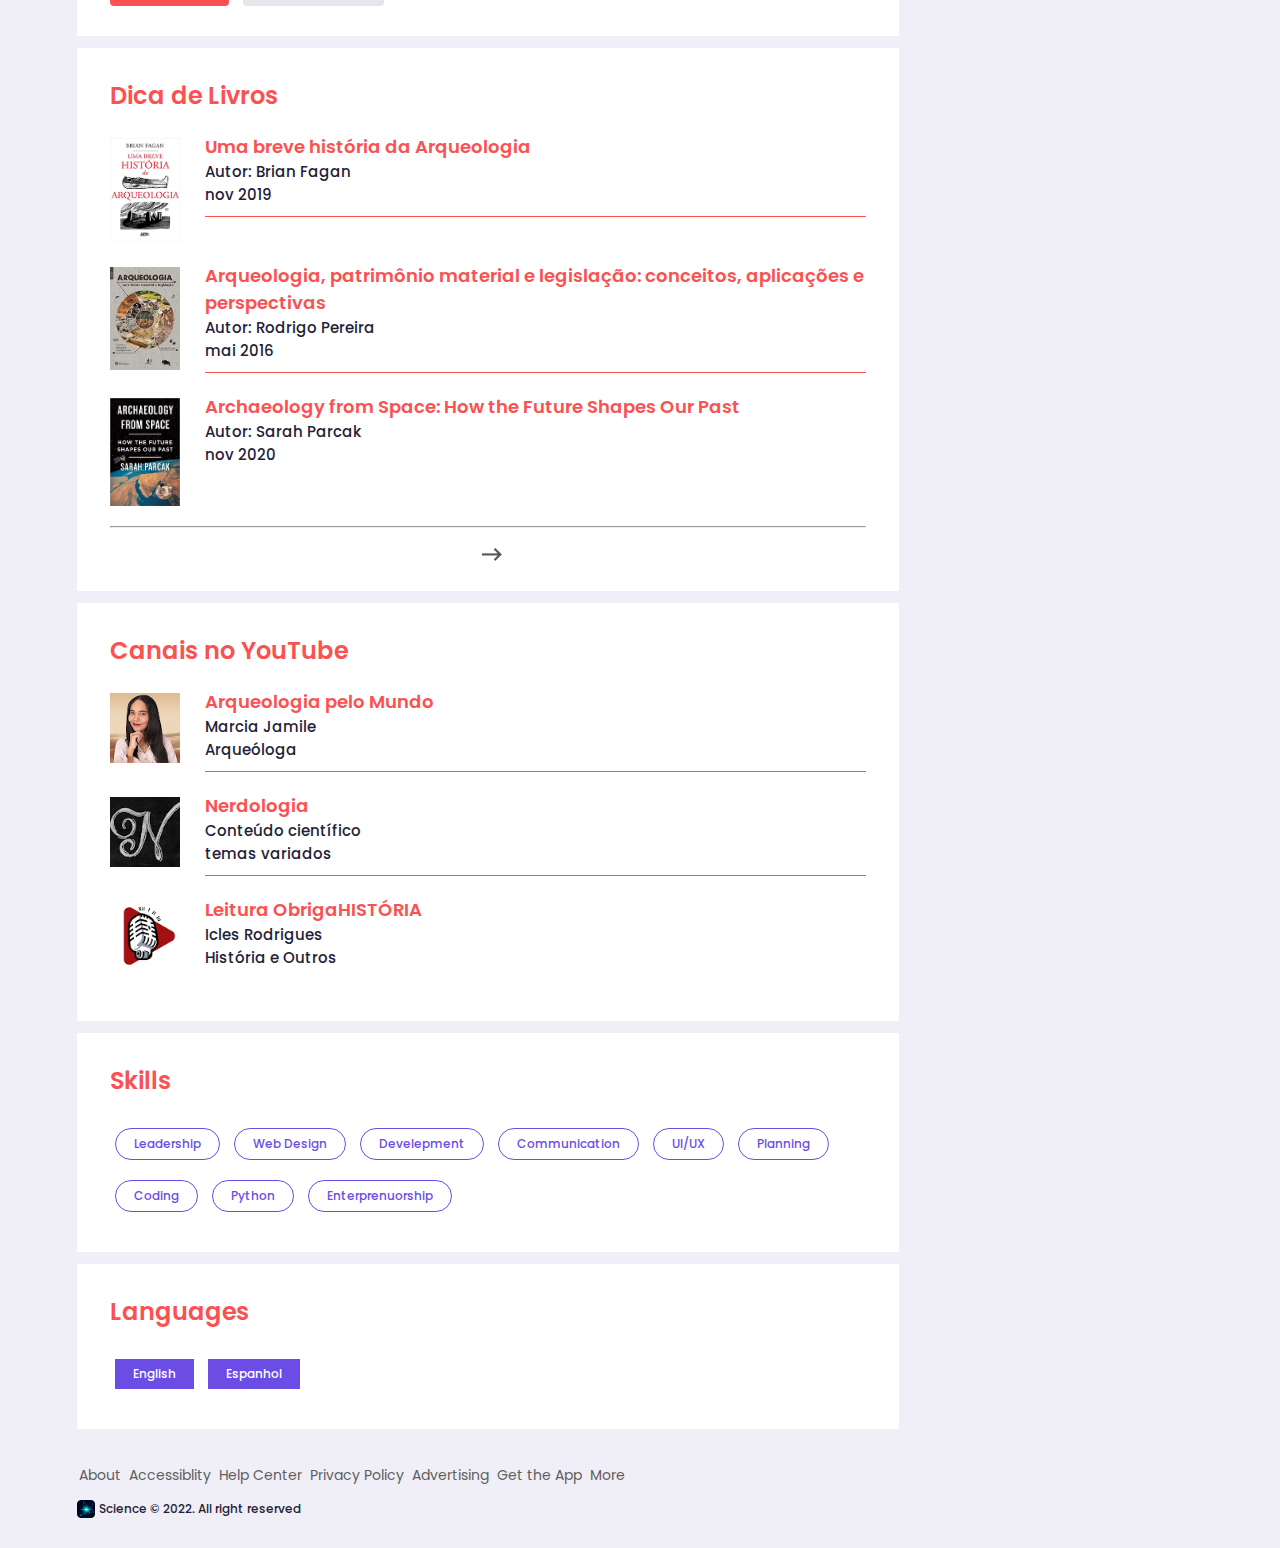
==== commit a64936c2: "teste" ====
--- a/arquiologia/oQueArqueologia.html
+++ b/arquiologia/oQueArqueologia.html
@@ -94,11 +94,15 @@
 
             <!-- ============conteudo-post============== -->
             <div class="profile-container">
+                <div class="profile-titulo">
+                    <h2>Arqueologia</h2>
+                    <b>Publicado por Roni Wellington 01-08-2023 | 15:15 | Arqueologia</b>
+                </div>
                 <img src="../images/post-image-1.png" alt="" width="100%">
                 <div class="profile-container-inner">
                     <!-- <img src="../images/user-1.png" alt="" class="profile-pic"> -->
-                    <h2>Arqueologia</h2>
-                    <b>Publicado por Roni Wellington 01-08-2023 | 15:15 | Arqueologia</b><br><br>
+                    <!-- <h2>Arqueologia</h2>
+                    <b>Publicado por Roni Wellington 01-08-2023 | 15:15 | Arqueologia</b><br><br> -->
                     <p>Arqueologia é a ciência que estuda o passado humano através da escavação e análise de artefatos e restos arqueológicos. Arqueólogos trabalham para entender como as sociedades humanas do passado viviam, como se organizavam, como se relacionavam com seu ambiente e como evoluíram ao longo do tempo.</p>
                     <br>
                     <p>Para realizar seu trabalho, os arqueólogos escavam sítios arqueológicos, coletam e catalogam artefatos, realizam análises laboratoriais e escrevem relatórios e publicações científicas. Eles também trabalham em colaboração com outros cientistas, como antropólogos, historiadores e geólogos, para obter uma visão mais ampla do passado humano.</p>
@@ -130,74 +134,69 @@
             </div> -->
 
             <div class="profile-description">
-                <h2>Experience</h2>
-                <div class="profile-desc-row">
-                    <img src="../images/microsoft.png" alt="">
-                    <div>
-                        <h3>Lead Front-End Develepment</h3>
-                        <b>Microsoft &middot; Full-time</b>
-                        <b>Feb 2021 - Present &middot; 1.5 years</b>
-                        <p>Computer programming is the process of performing a particular computation, usually by designing and building an executable computer program.</p>
+                <h2>Dica de Livros</h2>
+                <div class="profile-desc-row">
+                    <img src="../images/livro-arqui.png" alt="">
+                    <div>
+                        <h3>Uma breve história da Arqueologia</h3>
+                        <b>Autor: Brian Fagan</b>
+                        <b>nov 2019</b>
                         <hr>
 
                     </div>
                 </div>
 
                 <div class="profile-desc-row">
-                    <img src="../images/slack.png" alt="">
-                    <div>
-                        <h3>Full Stack Develepment</h3>
-                        <b>Microsoft &middot; Full-time</b>
-                        <b>Feb 2021 - Present &middot; 1.5 years</b>
-                        <p>Computer programming is the process of performing a particular computation, usually by designing and building an executable computer program.</p>
+                    <img src="../images/livro-arqui-02.jpg" alt="">
+                    <div>
+                        <h3>Arqueologia, patrimônio material e legislação: conceitos, aplicações e perspectivas</h3>
+                        <b>Autor: Rodrigo Pereira</b>
+                        <b>mai 2016</b>
                         <hr>
                         
                     </div>
                 </div>
 
                 <div class="profile-desc-row">
-                    <img src="../images/google.png" alt="">
-                    <div>
-                        <h3>Lead Front-End Develepment</h3>
-                        <b>Microsoft &middot; Full-time</b>
-                        <b>Feb 2021 - Present &middot; 1.5 years</b>
-                        <p>Computer programming is the process of performing a particular computation, usually by designing and building an executable computer program.</p>
-                       
-                        
+                    <img src="../images/livro-arqui-03.jpg" alt="">
+                    <div>
+                        <h3>Archaeology from Space: How the Future Shapes Our Past</h3>
+                        <b>Autor: Sarah Parcak</b>
+                        <b>nov 2020</b>
                     </div>
                 </div>
                 <hr>
-                <a href="#" class="experience-link">Show all 7 Experience <img src="../images/right-arrow.png" alt=""></a>
+                <a href="#" class="experience-link"><img src="../images/right-arrow.png" alt=""></a>
             </div>
 
             <div class="profile-description">
-                <h2>Education</h2>
-                <div class="profile-desc-row">
-                    <img src="../images/stanford.png" alt="">
-                    <div>
-                        <h3>Stanford</h3>
-                        <b>BSEE, Electrical Engineering</b>
-                        <b>2018 - 2022</b>
+                <h2>Canais no YouTube</h2>
+                <div class="profile-desc-row">
+                    <img src="../images/arqui-youtube.jpg" alt="">
+                    <div>
+                        <h3>Arqueologia pelo Mundo</h3>
+                        <b>Marcia Jamile</b>
+                        <b>Arqueóloga</b>
                         <hr>
                     </div>
                 </div>
 
                 <div class="profile-desc-row">
-                    <img src="../images/north.png" alt="">
-                    <div>
-                        <h3>Northwestern University</h3>
-                        <b>Computer Science</b>
-                        <b>2018 - 2022</b>
+                    <img src="../images/unnamed.jpg" alt="">
+                    <div>
+                        <h3>Nerdologia</h3>
+                        <b>Conteúdo científico</b>
+                        <b>temas variados</b>
                         <hr>
                     </div>
                 </div>
 
                 <div class="profile-desc-row">
-                    <img src="../images/mit.png" alt="">
-                    <div>
-                        <h3>Harvard University</h3>
-                        <b>Computer Science</b>
-                        <b>2018 - 2022</b>
+                    <img src="../images/unnamed (1).jpg" alt="">
+                    <div>
+                        <h3>Leitura ObrigaHISTÓRIA</h3>
+                        <b> Icles Rodrigues</b>
+                        <b>História e Outros</b>
                     </div>
                 </div>
             </div>
--- a/style/main.css
+++ b/style/main.css
@@ -110,11 +110,18 @@
     margin-top: 5px;
 }
 
-.post-author h1 {
-    font-size: 18px;
+.post-author h3 {
+    font-size: 16px;
     font-weight: 600;
-    color: var(--color-black);
+    color: var(--color-dark);
+    
 }
+
+.post h2 {
+    margin-bottom: 10px;
+    font-size: 17px;
+}
+
 
 .post-author small {
     display: block;
@@ -122,7 +129,7 @@
 }
 
 .post p {
-    font-size: 14px;
+    font-size: 15px;
     margin-bottom: 15px;
 }
 
@@ -178,8 +185,3 @@
     width: 18px;
     margin-right: 8px;
 }
-
-.ver-post{
-    font-weight: 500;
-    color: var(--color-primary);
-}--- a/style/profile.css
+++ b/style/profile.css
@@ -27,10 +27,14 @@
     background: var(--color-white);
 }
 
+.profile-titulo{
+    padding: 15px;
+}
+
 .profile-container h2 {
     font-size: 28px;
     font-weight: 600;
-    color: var(--color-primary);
+    color: var(--color-danger);
 }
 
 .profile-container b {
@@ -77,7 +81,7 @@
 }
 
 .profile-btn .primary-btn {
-    background: var(--color-primary);
+    background: var(--color-danger);
     color: var(--color-white);
 }
 
@@ -89,7 +93,7 @@
 }
 
 .profile-description h2 {
-    color: var(--color-primary);
+    color: var(--color-danger);
     margin: 10px 0 20px;
     font-weight: 600;
 }
@@ -107,7 +111,7 @@
 }
 
 .profile-desc-row img {
-    width: 50px;
+    width: 70px;
     margin-right: 25px;
     margin-top: 5px;
 }
@@ -250,10 +254,6 @@
         font-size: 14px;
     }
 
-    .profile-container-inner h2 {
-        color: var(--color-primary);
-    }
-
     .profile-container-inner p {
         font-size: 18px;
         color: rgb(110, 110, 110);
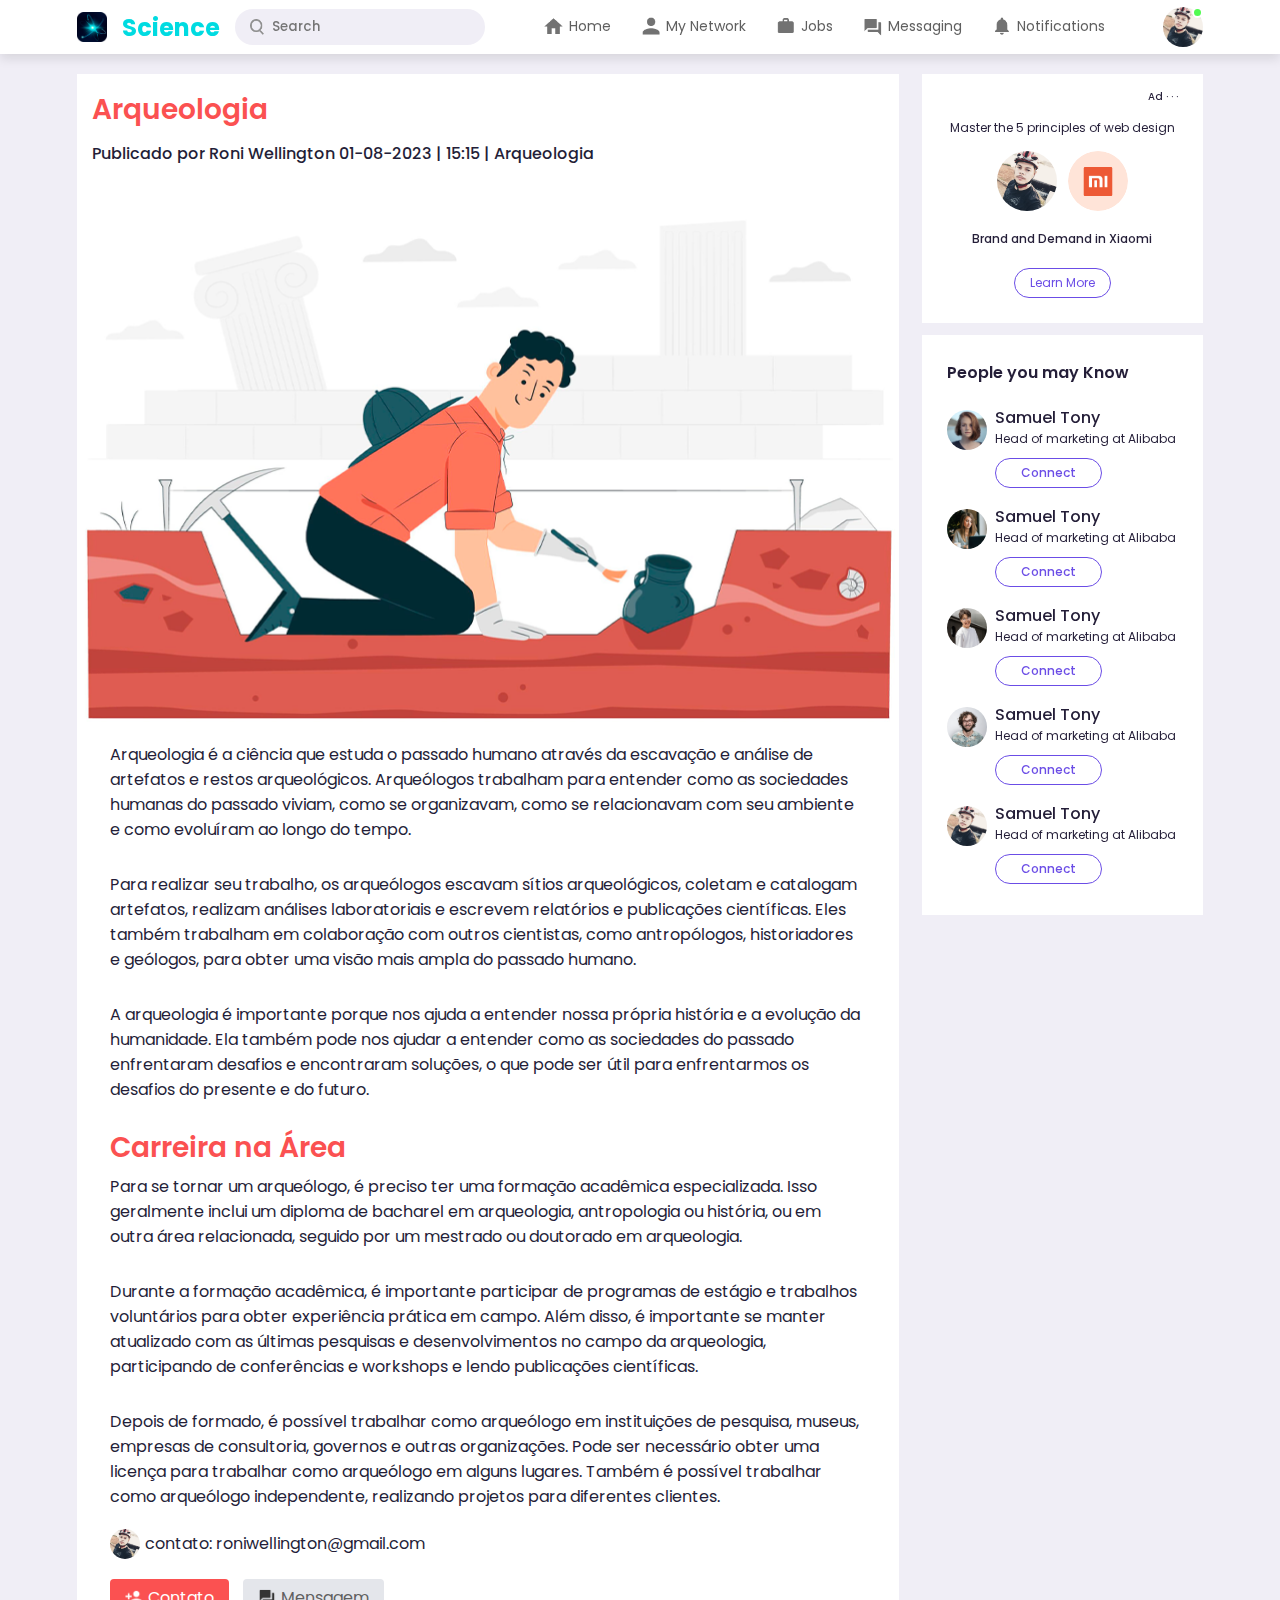
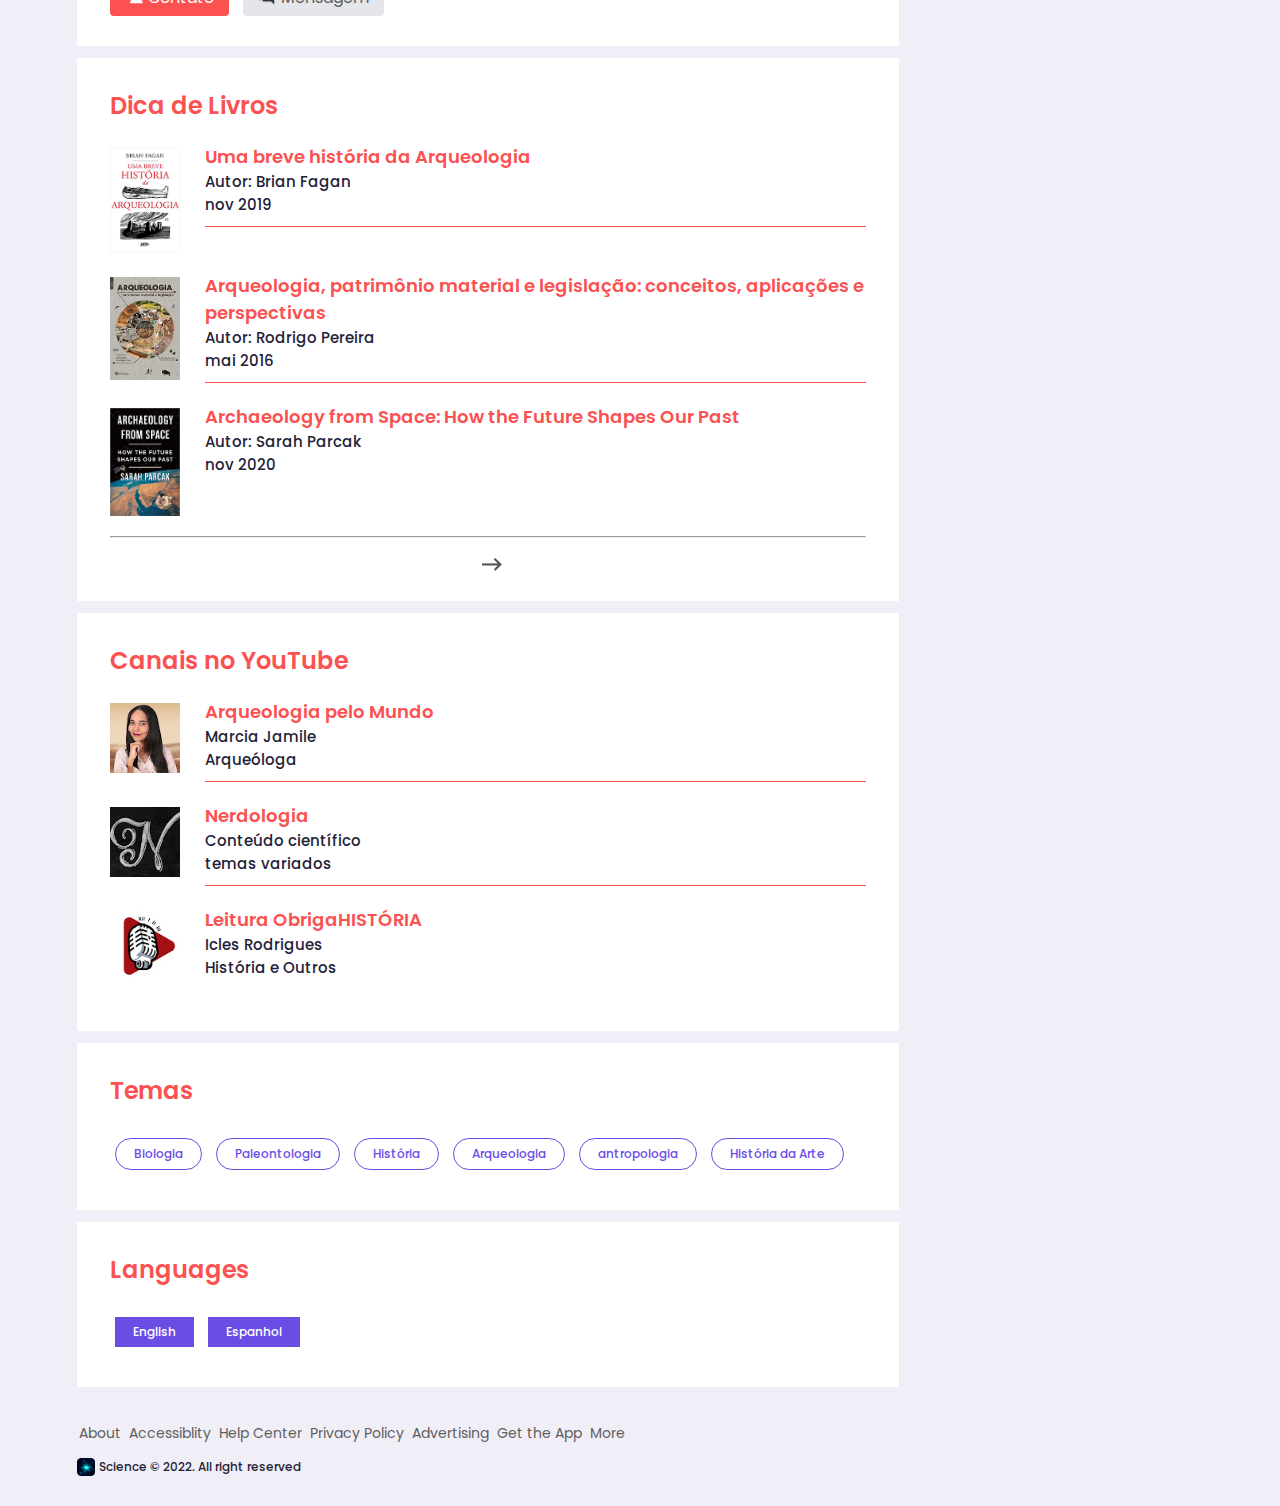
==== commit 5ec6a7d1: "teste de posts" ====
--- a/arquiologia/oQueArqueologia.html
+++ b/arquiologia/oQueArqueologia.html
@@ -202,16 +202,13 @@
             </div>
 
             <div class="profile-description">
-                <h2>Skills</h2>
-                <a href="#Leadership" class="skills-btn">Leadership</a>
-                <a href="#Leadership" class="skills-btn">Web Design</a>
-                <a href="#Leadership" class="skills-btn">Develepment</a>
-                <a href="#Leadership" class="skills-btn">Communication</a>
-                <a href="#Leadership" class="skills-btn">UI/UX</a>
-                <a href="#Leadership" class="skills-btn">Planning</a>
-                <a href="#Leadership" class="skills-btn">Coding</a>
-                <a href="#Leadership" class="skills-btn">Python</a>
-                <a href="#Leadership" class="skills-btn">Enterprenuorship</a>
+                <h2>Temas</h2>
+                <a href="#Leadership" class="skills-btn">Biologia</a>
+                <a href="#Leadership" class="skills-btn">Paleontologia</a>
+                <a href="#Leadership" class="skills-btn">História</a>
+                <a href="#Leadership" class="skills-btn">Arqueologia</a>
+                <a href="#Leadership" class="skills-btn">antropologia</a>
+                <a href="#Leadership" class="skills-btn">História da Arte</a>
             </div>
 
             <div class="profile-description">
--- a/style/profile.css
+++ b/style/profile.css
@@ -31,10 +31,15 @@
     padding: 15px;
 }
 
+.profile-titulo h2 {
+    margin-bottom: 10px;
+}
+
 .profile-container h2 {
     font-size: 28px;
     font-weight: 600;
     color: var(--color-danger);
+    ma
 }
 
 .profile-container b {
